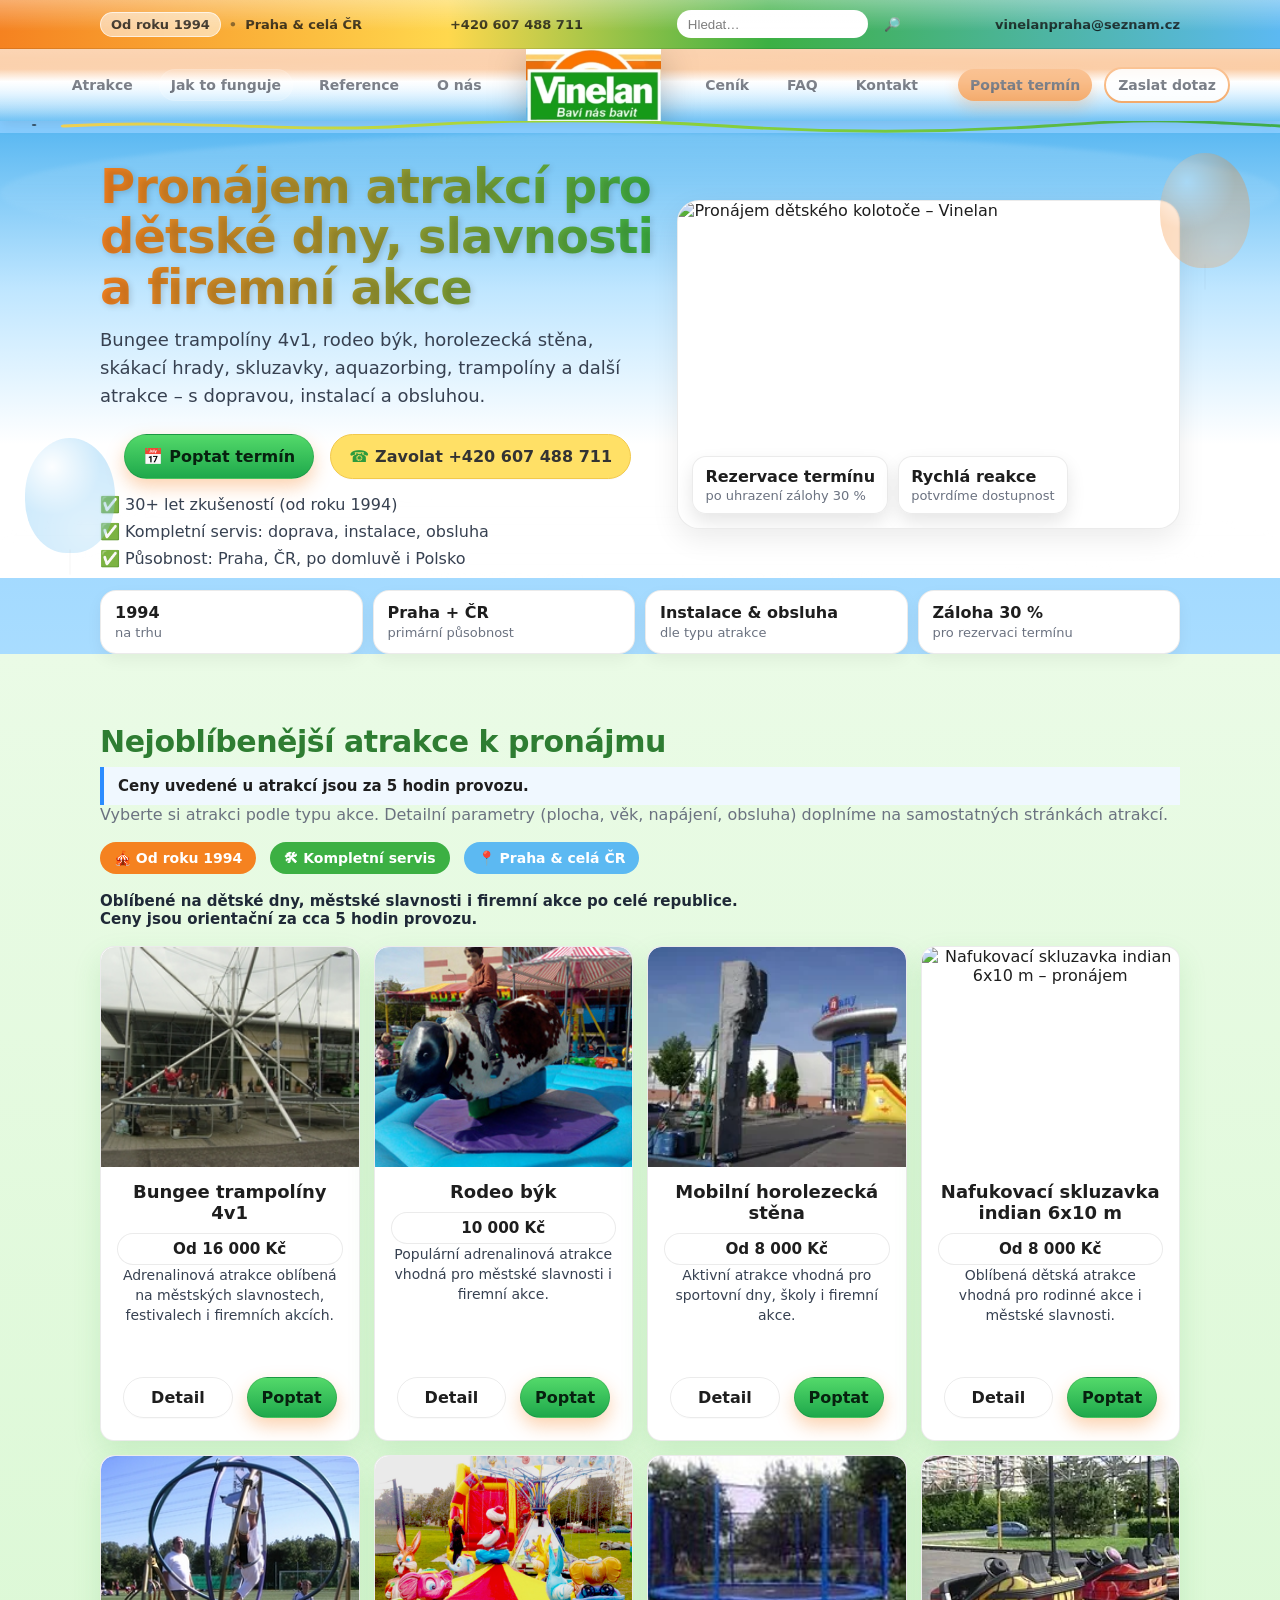
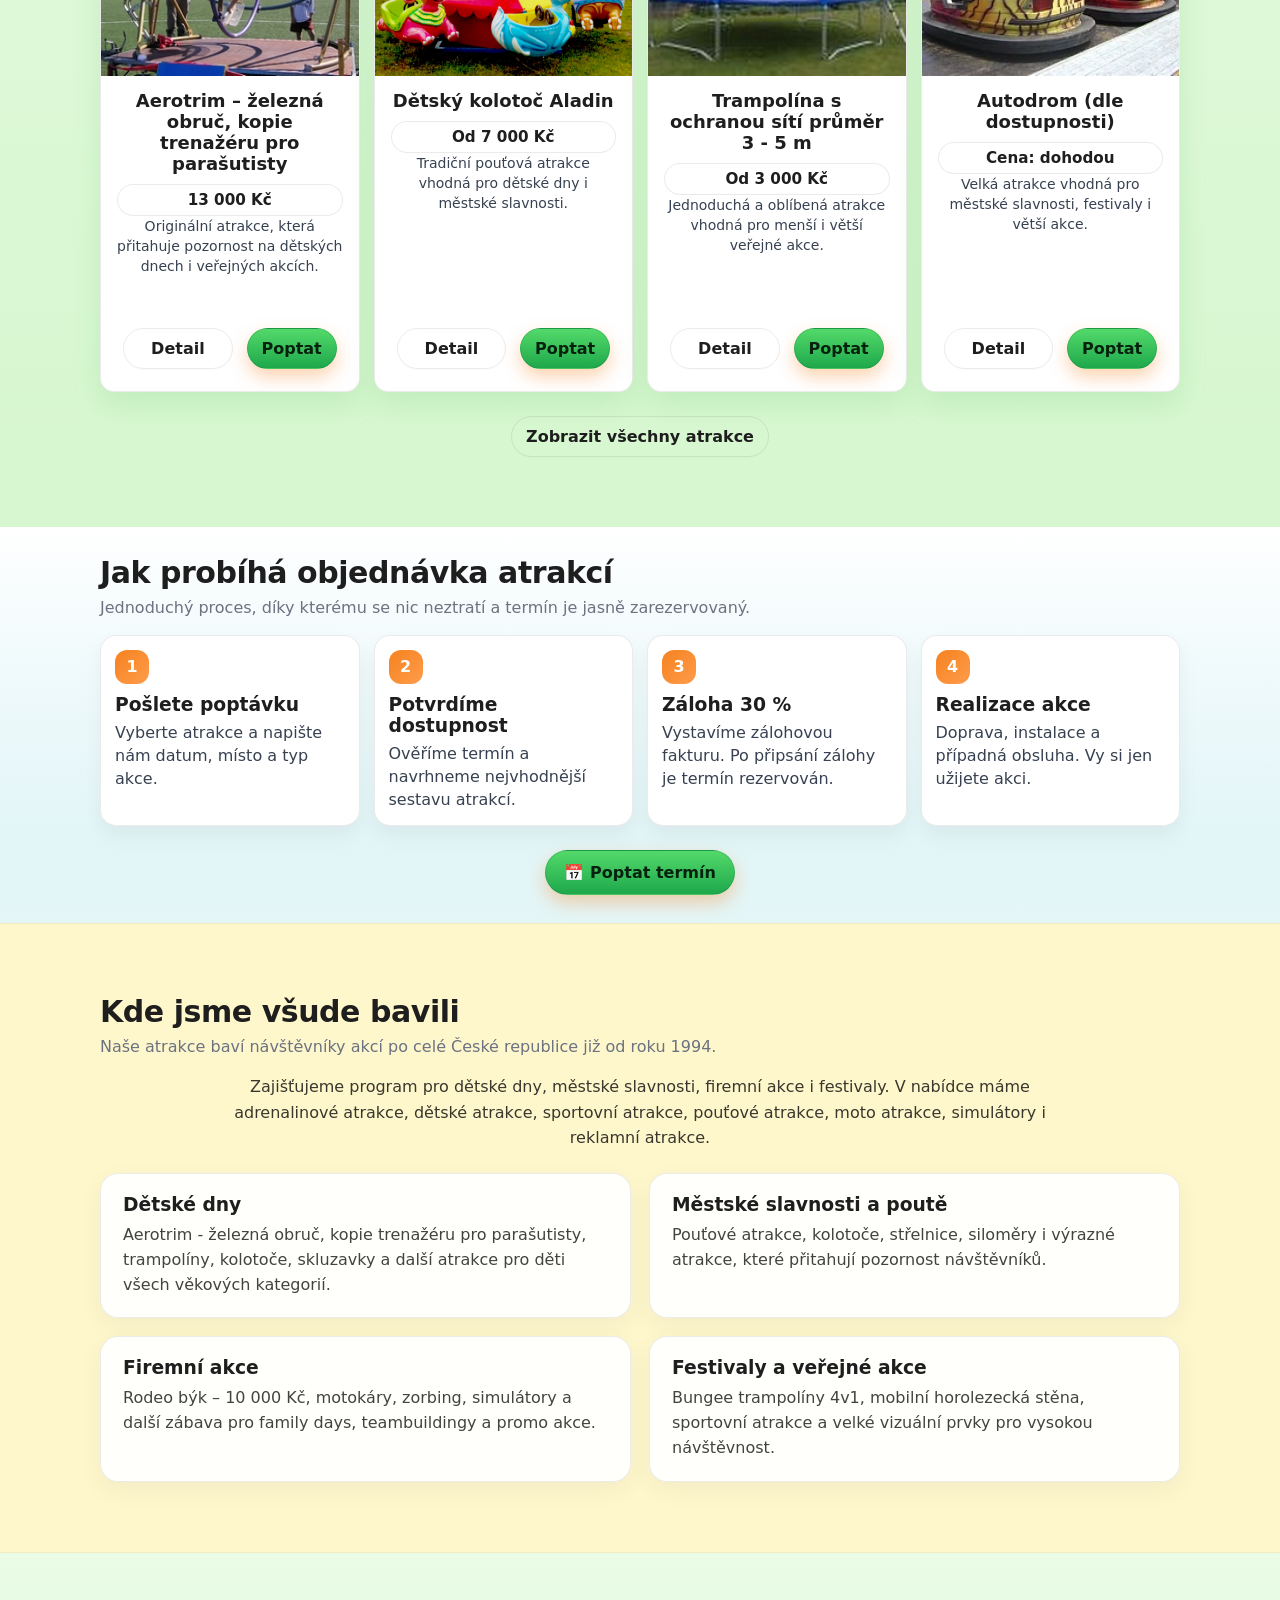
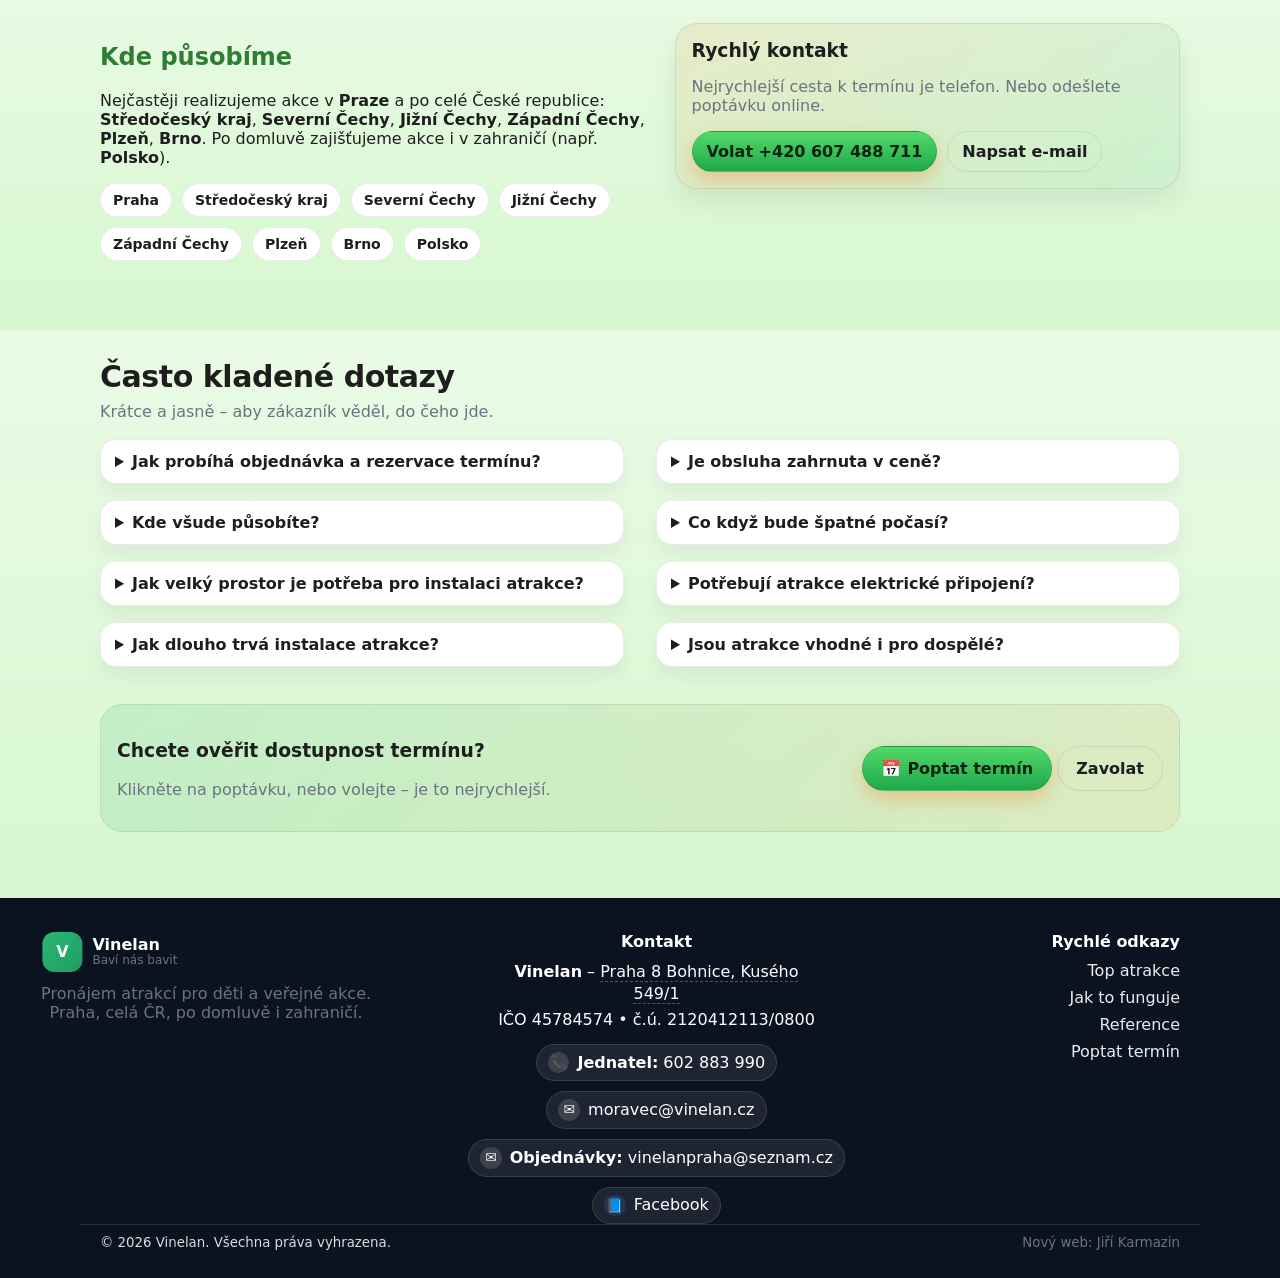
==== index.html @ 8ab45b22 "The first update" ====
<!doctype html>
<html lang="cs">
<head>
  <meta charset="utf-8" />
  <meta name="viewport" content="width=device-width, initial-scale=1" />

  <title>Pronájem atrakcí pro děti Praha a ČR | Vinelan</title>
  <meta name="description" content="Pronájem atrakcí pro děti: bungee trampolíny, rodeo býk, horolezecká stěna, skákací hrady, skluzavky a další. Praha, ČR i zahraničí. Poptat termín online." />

  <meta name="robots" content="index,follow" />
  <link rel="canonical" href="https://www.vinelan.cz/" />

  <meta property="og:type" content="website" />
  <meta property="og:title" content="Pronájem atrakcí pro děti Praha a ČR | Vinelan" />
  <meta property="og:description" content="Atrakce s instalací a obsluhou. Poptat termín online." />
  <meta property="og:url" content="https://www.vinelan.cz/" />
  <meta property="og:image" content="https://www.vinelan.cz/assets/img/kolotoc.webp" />

  <link rel="preload" href="assets/css/styles.css" as="style" />
  <link rel="stylesheet" href="assets/css/styles.css" />

  <script type="application/ld+json">
  {
    "@context": "https://schema.org",
    "@type": "LocalBusiness",
    "name": "Vinelan",
    "url": "https://www.vinelan.cz/",
    "telephone": "+420607488711",
    "email": "vinelanpraha@seznam.cz",
    "areaServed": ["Praha", "Středočeský kraj", "Severní Čechy", "Jižní Čechy", "Západní Čechy", "Plzeň", "Brno", "Polsko"]
  }
  </script>

  <script type="application/ld+json">
  {
    "@context":"https://schema.org",
    "@type":"FAQPage",
    "mainEntity":[
      {
        "@type":"Question",
        "name":"Jak probíhá objednávka a rezervace termínu?",
        "acceptedAnswer":{"@type":"Answer","text":"Vyberete atrakce a odešlete poptávku. Potvrdíme dostupnost termínu a vystavíme zálohovou fakturu (30 %). Po připsání zálohy je termín rezervován."}
      },
      {
        "@type":"Question",
        "name":"Je obsluha zahrnuta v ceně?",
        "acceptedAnswer":{"@type":"Answer","text":"Dle typu atrakce zajistíme obsluhu naším personálem. Konkrétní podmínky upřesníme v nabídce."}
      },
      {
        "@type":"Question",
        "name":"Kde Vinelan působí?",
        "acceptedAnswer":{"@type":"Answer","text":"Primárně Praha a Česká republika (Středočeský, Severní, Jižní i Západní Čechy, Plzeň, Brno). Po domluvě i zahraničí (např. Polsko)."}
      }
    ]
  }
  </script>
</head>

<body>
<div class="topbar" role="region" aria-label="Rychlé kontakty">
  <div class="container topbar__inner">
    
<div class="topbar__left">
  <div class="topbar__info">
    <span class="badge">Od roku 1994</span>
    <span class="sep">•</span>
    <span>Praha &amp; celá ČR</span>
  </div>

  <div class="topbar__phone">
    <a href="tel:+420607488711">+420 607 488 711</a>
  </div>

  
<div class="topbar__search">
<form onsubmit="siteSearch(event)">
<input id="siteSearchInput" type="text" placeholder="Hledat…" />
<button type="submit">🔎</button>
</form>
</div>

<div class="topbar__email">
    <a href="mailto:vinelanpraha@seznam.cz">vinelanpraha@seznam.cz</a>
  </div>
</div>
</div>
</div>

<header class="header">
    <div class="container header__inner">
<nav class="nav nav--left" aria-label="Hlavní navigace (levá)">
        <a class="nav__link" href="./atrakce.html">Atrakce</a>
        <a class="nav__link" href="#jaktofunguje">Jak to funguje</a>  
        <a class="nav__link" href="#reference">Reference</a>
        <a class="nav__link" href="./o-nas.html">O&nbsp;nás</a>
        
        
      </nav>

      <a class="logo" href="./index.html"><img src="assets/img/logo-vinelan.webp" alt="Vinelan – Baví nás bavit" width="463" height="205" loading="eager" decoding="async"></a>

      <nav class="nav nav--right" aria-label="Hlavní navigace (pravá)">
        <a class="nav__link" href="cenik.html">Ceník</a>
        <a class="nav__link" href="#faq">FAQ</a>
        <a class="nav__link" href="#kontakt">Kontakt</a>
          <div class="header-cta">
            <a href="./poptavka.html" class="btn-primary">Poptat termín</a>
            <a href="mailto:vinelanpraha@seznam.cz" class="btn-outline">Zaslat dotaz</a>
          </div>
        </nav>

      <button class="burger" aria-label="Otevřít menu" aria-expanded="false">
        <span></span><span></span><span></span>
      </button>
    </div>

    <div class="mobile-nav" id="mobileNav">
      <a class="nav__link" href="./atrakce.html">Atrakce</a>
      <a class="nav__link" href="#jaktofunguje">Jak to funguje</a>
      <a class="nav__link" href="#reference">Reference</a>
      <a class="nav__link" href="cenik.html">Ceník</a>
      <a class="nav__link" href="#faq">FAQ</a>
      <div class="mobile-nav__cta">
        <a class="btn btn--ghost" href="tel:+420607488711">Zavolat</a>
        <a class="btn btn--primary" href="./poptavka.html">Poptat termín</a>
      </div>
    </div>
</div>
</header>

<div class="dragon-divider" aria-hidden="true">
  <svg viewBox="0 0 1200 30" preserveAspectRatio="none">
    <defs>
      <linearGradient id="dragonRainbow" x1="0%" y1="0%" x2="100%" y2="0%">
        <stop offset="0%" stop-color="#FFD84D"/>
        <stop offset="40%" stop-color="#A6E22E"/>
        <stop offset="100%" stop-color="#3CB043"/>
      </linearGradient>
    </defs>

    <!-- výraznější hlavička -->
    <path class="dragon-head"
          d="M35 15
             C15 5, 10 0, 30 4
             C50 8, 55 15, 48 18
             C55 22, 50 28, 30 26
             C10 24, 15 18, 35 15 Z"
          fill="url(#dragonRainbow)"/>

    <circle cx="32" cy="13" r="2.2" fill="rgba(0,0,0,.6)"/>

    <!-- tělo -->
    <path d="M60 15
             C 180 0, 280 30, 380 15
             S 580 0, 680 15
             S 880 30, 980 15
             S 1080 0, 1200 15"
          stroke="url(#dragonRainbow)" />
  </svg>
</div>


  <main>
    <section class="hero">
      <div class="balloon balloon--orange" aria-hidden="true"></div>
      <div class="balloon balloon--blue" aria-hidden="true"></div>
      <div class="container hero__inner">
        <div class="hero__copy">
          <h1>Pronájem atrakcí pro dětské dny, slavnosti a firemní akce</h1>
          <p class="lead">
            Bungee trampolíny 4v1, rodeo býk, horolezecká stěna, skákací hrady, skluzavky,
            aquazorbing, trampolíny a další atrakce – s dopravou, instalací a obsluhou.
          </p>

          <div class="hero__cta">
            <a class="btn btn--primary btn--lg" href="./poptavka.html"><span class="icon-calendar">📅</span> Poptat termín</a>
            <a class="btn btn--call btn--lg" href="tel:+420607488711"><span class="icon-phone">☎</span> Zavolat +420 607 488 711</a>
          </div>

          <ul class="checks" aria-label="Hlavní benefity">
            <li>✅ 30+ let zkušeností (od roku 1994)</li>
            <li>✅ Kompletní servis: doprava, instalace, obsluha</li>
            <li>✅ Působnost: Praha, ČR, po domluvě i Polsko</li>
          </ul>
        </div>

        <div class="hero__media" aria-label="Ukázka atrakcí">
          <img
            src="assets/img/skluzavka.webp"
            alt="Pronájem dětského kolotoče – Vinelan"
            width="980"
            height="640"
            loading="eager"
            decoding="async"
          />
          <div class="hero__cards">
            <div class="mini-card">
              <strong>Rezervace termínu</strong>
              <span>po uhrazení zálohy 30 %</span>
            </div>
            <div class="mini-card">
              <strong>Rychlá reakce</strong>
              <span>potvrdíme dostupnost</span>
            </div>
          </div>
        </div>
      </div>
    </section>
<section class="strip">
      <div class="container strip__inner">
        <div class="stat"><strong>1994</strong><span>na trhu</span></div>
        <div class="stat"><strong>Praha + ČR</strong><span>primární působnost</span></div>
        <div class="stat"><strong>Instalace & obsluha</strong><span>dle typu atrakce</span></div>
        <div class="stat"><strong>Záloha 30 %</strong><span>pro rezervaci termínu</span></div>
      </div>
    </section>

    <section class="section" id="atrakce">
      <div class="container">
        <div class="section__head">
          <h2>Nejoblíbenější atrakce k pronájmu</h2>
          <p class="top-price-note"><strong>Ceny uvedené u atrakcí jsou za 5 hodin provozu.</strong></p>
          <p class="muted">
            Vyberte si atrakci podle typu akce. Detailní parametry (plocha, věk, napájení, obsluha)
            doplníme na samostatných stránkách atrakcí.
          </p>
<div class="hero-tags">
  <span class="hero-tag orange">🎪 Od roku 1994</span>
  <span class="hero-tag green">🛠 Kompletní servis</span>
  <span class="hero-tag blue">📍 Praha & celá ČR</span>
</div>
<div class="hero-social-proof">
  Oblíbené na dětské dny, městské slavnosti i firemní akce po celé republice.<br><strong>Ceny jsou orientační za cca 5 hodin provozu.</strong>
</div>
</div>

        <div class="grid">
          <article class="card">
            <img src="assets/img/bungee-trampolina.jpg" alt="Bungee trampolíny 4v1 – pronájem" width="820" height="520" loading="lazy" decoding="async" />
            <div class="card__body">
              <h3>Bungee trampolíny 4v1</h3>
              <div class="price-tag price-tag--top">Od 16 000 Kč</div>
              <p>Adrenalinová atrakce oblíbená na městských slavnostech, festivalech i firemních akcích.</p>
              <div class="card__actions">
                <a class="btn btn--ghost" href="./atrakce.html#bungee">Detail</a>
                <a class="btn btn--primary" href="./poptavka.html">Poptat</a>
              </div>
            </div>
          </article>

          <article class="card">
            <img src="assets/img/rodeo-byk.jpg" alt="Rodeo býk – pronájem" width="820" height="520" loading="lazy" decoding="async" />
            <div class="card__body">
              <h3>Rodeo býk</h3>
              <div class="price-tag price-tag--top">10 000 Kč</div>
              <p>Populární adrenalinová atrakce vhodná pro městské slavnosti i firemní akce.</p>
              <div class="card__actions">
                <a class="btn btn--ghost" href="./atrakce.html#rodeo">Detail</a>
                <a class="btn btn--primary" href="./poptavka.html">Poptat</a>
              </div>
            </div>
          </article>

          <article class="card">
            <img src="assets/img/horolezecka-stena.webp" alt="Mobilní horolezecká stěna – pronájem" width="820" height="520" loading="lazy" decoding="async" />
            <div class="card__body">
              <h3>Mobilní horolezecká stěna</h3>
              <div class="price-tag price-tag--top">Od 8 000 Kč</div>
              <p>Aktivní atrakce vhodná pro sportovní dny, školy i firemní akce.</p>
              <div class="card__actions">
                <a class="btn btn--ghost" href="./atrakce.html#stena">Detail</a>
                <a class="btn btn--primary" href="./poptavka.html">Poptat</a>
              </div>
            </div>
          </article>

          <article class="card">
            <img src="assets/img/skluzavka.webp" alt="Nafukovací skluzavka indian 6x10 m – pronájem" width="820" height="520" loading="lazy" decoding="async" />
            <div class="card__body">
              <h3>Nafukovací skluzavka indian 6x10 m</h3>
              <div class="price-tag price-tag--top">Od 8 000 Kč</div>
              <p>Oblíbená dětská atrakce vhodná pro rodinné akce i městské slavnosti.</p>
              <div class="card__actions">
                <a class="btn btn--ghost" href="./atrakce.html#skluzavka">Detail</a>
                <a class="btn btn--primary" href="./poptavka.html">Poptat</a>
              </div>
            </div>
          </article>

          <article class="card">
            <img src="assets/img/aerotrim.jpg" alt="Aerotrim – železná obruč, kopie trenažéru pro parašutisty" width="820" height="520" loading="lazy" decoding="async" />
            <div class="card__body">
              <h3>Aerotrim – železná obruč, kopie trenažéru pro parašutisty</h3>
              <div class="price-tag price-tag--top">13 000 Kč</div>
              <p>Originální atrakce, která přitahuje pozornost na dětských dnech i veřejných akcích.</p>
              <div class="card__actions">
                <a class="btn btn--ghost" href="./atrakce.html">Detail</a>
                <a class="btn btn--primary" href="./poptavka.html">Poptat</a>
              </div>
            </div>
          </article>

          <article class="card">
            <img src="assets/img/kolotoc-top.jpg" alt="Dětský kolotoč Aladin – pronájem atrakce Vinelan" width="820" height="520" loading="lazy" decoding="async" />
            <div class="card__body">
              <h3>Dětský kolotoč Aladin</h3>
              <div class="price-tag price-tag--top">Od 7 000 Kč</div>
              <p>Tradiční pouťová atrakce vhodná pro dětské dny i městské slavnosti.</p>
              <div class="card__actions">
                <a class="btn btn--ghost" href="./atrakce.html">Detail</a>
                <a class="btn btn--primary" href="./poptavka.html">Poptat</a>
              </div>
            </div>
          </article>

          <article class="card">
            <img src="assets/img/trampolina.jpg" alt="Trampolína s ochranou sítí průměr 3 - 5 m – pronájem" width="820" height="520" loading="lazy" decoding="async" />
            <div class="card__body">
              <h3>Trampolína s ochranou sítí průměr 3 - 5 m</h3>
              <div class="price-tag price-tag--top">Od 3 000 Kč</div>
              <p>Jednoduchá a oblíbená atrakce vhodná pro menší i větší veřejné akce.</p>
              <div class="card__actions">
                <a class="btn btn--ghost" href="./atrakce.html#trampoliny">Detail</a>
                <a class="btn btn--primary" href="./poptavka.html">Poptat</a>
              </div>
            </div>
          </article>

          <article class="card">
            <img src="assets/img/autodrom.webp" alt="Autodrom – pronájem (dle dostupnosti)" width="820" height="520" loading="lazy" decoding="async" />
            <div class="card__body">
              <h3>Autodrom (dle dostupnosti)</h3>
              <div class="price-tag price-tag--top">Cena: dohodou</div>
              <p>Velká atrakce vhodná pro městské slavnosti, festivaly i větší akce.</p>
              <div class="card__actions">
                <a class="btn btn--ghost" href="./atrakce.html#autodrom">Detail</a>
                <a class="btn btn--primary" href="./poptavka.html">Poptat</a>
              </div>
            </div>
          </article>
        </div>

        <div class="center mt-24">
          <a class="btn btn--ghost" href="./atrakce.html">Zobrazit všechny atrakce</a>
        </div>
      </div>
    </section>

    <section class="section section--soft" id="jaktofunguje">
      <div class="container">
        <div class="section__head">
          <h2>Jak probíhá objednávka atrakcí</h2>
          <p class="muted">Jednoduchý proces, díky kterému se nic neztratí a termín je jasně zarezervovaný.</p>
        </div>

        <div class="steps">
          <div class="step"><div class="step__num">1</div><h3>Pošlete poptávku</h3><p>Vyberte atrakce a napište nám datum, místo a typ akce.</p></div>
          <div class="step"><div class="step__num">2</div><h3>Potvrdíme dostupnost</h3><p>Ověříme termín a navrhneme nejvhodnější sestavu atrakcí.</p></div>
          <div class="step"><div class="step__num">3</div><h3>Záloha 30 %</h3><p>Vystavíme zálohovou fakturu. Po připsání zálohy je termín rezervován.</p></div>
          <div class="step"><div class="step__num">4</div><h3>Realizace akce</h3><p>Doprava, instalace a případná obsluha. Vy si jen užijete akci.</p></div>
        </div>

        <div class="center mt-24">
          <a class="btn btn--primary btn--lg" href="./poptavka.html"><span class="icon-calendar">📅</span> Poptat termín</a>
        </div>
      </div>
    </section>

    
<section class="section section--soft" id="reference">
  <div class="container">
    <div class="section__head">
      <h2>Kde jsme všude bavili</h2>
      <p class="muted">Naše atrakce baví návštěvníky akcí po celé České republice již od roku 1994.</p>
    </div>

    <div class="reference-intro">
      <p>
        Zajišťujeme program pro dětské dny, městské slavnosti, firemní akce i festivaly. 
        V nabídce máme adrenalinové atrakce, dětské atrakce, sportovní atrakce, pouťové atrakce, 
        moto atrakce, simulátory i reklamní atrakce.
      </p>
    </div>

    <div class="reference-grid">
      <article class="reference-card">
        <h3>Dětské dny</h3>
        <p>Aerotrim - železná obruč, kopie trenažéru pro parašutisty, trampolíny, kolotoče, skluzavky a další atrakce pro děti všech věkových kategorií.</p>
      </article>

      <article class="reference-card">
        <h3>Městské slavnosti a poutě</h3>
        <p>Pouťové atrakce, kolotoče, střelnice, siloměry i výrazné atrakce, které přitahují pozornost návštěvníků.</p>
      </article>

      <article class="reference-card">
        <h3>Firemní akce</h3>
        <p>Rodeo býk – 10 000 Kč, motokáry, zorbing, simulátory a další zábava pro family days, teambuildingy a promo akce.</p>
      </article>

      <article class="reference-card">
        <h3>Festivaly a veřejné akce</h3>
        <p>Bungee trampolíny 4v1, mobilní horolezecká stěna, sportovní atrakce a velké vizuální prvky pro vysokou návštěvnost.</p>
      </article>
    </div>
  </div>
</section>

<section class="section" id="pusobnost">
      <div class="container">
        <div class="two-col">
          <div>
            <h2>Kde působíme</h2>
            <p>
              Nejčastěji realizujeme akce v <strong>Praze</strong> a po celé České republice:
              <strong>Středočeský kraj</strong>, <strong>Severní Čechy</strong>, <strong>Jižní Čechy</strong>,
              <strong>Západní Čechy</strong>, <strong>Plzeň</strong>, <strong>Brno</strong>.
              Po domluvě zajišťujeme akce i v zahraničí (např. <strong>Polsko</strong>).
            </p>

            <div class="pill-row" aria-label="Regiony">
              <a class="pill" href="./lokality.html#praha">Praha</a>
              <a class="pill" href="./lokality.html#stredocesky">Středočeský kraj</a>
              <a class="pill" href="./lokality.html#severni">Severní Čechy</a>
              <a class="pill" href="./lokality.html#jizni">Jižní Čechy</a>
              <a class="pill" href="./lokality.html#zapadni">Západní Čechy</a>
              <a class="pill" href="./lokality.html#plzen">Plzeň</a>
              <a class="pill" href="./lokality.html#brno">Brno</a>
              <a class="pill" href="./lokality.html#polsko">Polsko</a>
            </div>
          </div>

          <div class="callout">
            <h3>Rychlý kontakt</h3>
            <p class="muted">Nejrychlejší cesta k termínu je telefon. Nebo odešlete poptávku online.</p>
            <div class="callout__links">
              <a class="btn btn--primary" href="tel:+420607488711">Volat +420 607 488 711</a>
              <a class="btn btn--ghost" href="mailto:vinelanpraha@seznam.cz">Napsat e-mail</a>
            </div>
          </div>
        </div>
      </div>
    </section>

    

    <section class="section" id="faq">
      <div class="container">
        <div class="section__head">
          <h2>Často kladené dotazy</h2>
          <p class="muted">Krátce a jasně – aby zákazník věděl, do čeho jde.</p>
        </div>

        <div class="faq">
          <details><summary>Jak probíhá objednávka a rezervace termínu?</summary><p>Odešlete poptávku (datum, místo, atrakce). Potvrdíme dostupnost a vystavíme zálohovou fakturu (30 %). Po připsání zálohy je termín rezervován.</p></details>
          <details><summary>Je obsluha zahrnuta v ceně?</summary><p>Dle typu atrakce zajišťujeme obsluhu naším personálem. Konkrétní podmínky a rozsah služeb upřesníme v nabídce.</p></details>
          <details><summary>Kde všude působíte?</summary><p>Více než 30 let zkušeností • Praha a celá ČR • doprava a obsluha zajištěna</p></details>
          <details><summary>Co když bude špatné počasí?</summary><p>Řešíme individuálně podle typu akce a atrakce. Vždy se snažíme najít férové řešení.</p></details>
        
          <details><summary>Jak velký prostor je potřeba pro instalaci atrakce?</summary><p>Velikost prostoru závisí na typu atrakce. Například skákací hrady potřebují plochu přibližně 5 × 5 metrů, větší atrakce jako bungee trampolíny nebo mobilní horolezecká stěna vyžadují více prostoru. Před instalací vždy ověřujeme dostupné místo a doporučíme vhodné řešení.</p></details>

          <details><summary>Potřebují atrakce elektrické připojení?</summary><p>Ano, některé atrakce vyžadují připojení k elektrické síti 230 V. Pokud na místě není elektřina k dispozici, můžeme po domluvě zajistit také elektrocentrálu.</p></details>

          <details><summary>Jak dlouho trvá instalace atrakce?</summary><p>Instalace většiny atrakcí trvá přibližně 30 až 60 minut. Větší atrakce mohou vyžadovat delší čas. Instalaci i následnou demontáž vždy zajišťuje náš personál.</p></details>

          <details><summary>Jsou atrakce vhodné i pro dospělé?</summary><p>Ano. V naší nabídce jsou atrakce jak pro děti, tak pro dospělé. Například rodeo býk, zorbing, motokáry nebo různé sportovní atrakce jsou velmi oblíbené i na firemních akcích a festivalech.</p></details>

        </div>

        <div class="cta-band">
          <div>
            <h3>Chcete ověřit dostupnost termínu?</h3>
            <p class="muted">Klikněte na poptávku, nebo volejte – je to nejrychlejší.</p>
          </div>
          <div class="cta-band__actions">
            <a class="btn btn--primary btn--lg" href="./poptavka.html"><span class="icon-calendar">📅</span> Poptat termín</a>
            <a class="btn btn--ghost btn--lg" href="tel:+420607488711">Zavolat</a>
          </div>
        </div>
      </div>
    </section>
  </main>

  <footer class="footer" id="kontakt">
    <div class="container footer__inner">
      <div class="footer__col footer__col--brand">
        <div class="logo logo--footer">
          <span class="logo__mark">V</span>
          <span class="logo__text">
            <strong>Vinelan</strong>
            <span>Baví nás bavit</span>
          </span>
        </div>
        <p class="muted mt-12">Pronájem atrakcí pro děti a veřejné akce. Praha, celá ČR, po domluvě i zahraničí.</p>
      </div>

      <div class="footer__col footer__col--contact">
        <h4>Kontakt</h4>
        


<div class="footer-contact-text compact footer-contact-pro">
  <p class="footer-address-line">
    <strong>Vinelan</strong> – 
    <a href="https://maps.google.com/?q=Kus%C3%A9ho%20549%2F1%2C%20181%2000%20Praha%208%20Bohnice" target="_blank" rel="noopener">
      Praha 8 Bohnice, Kusého 549/1
    </a>
  </p>
  <p class="footer-meta-line">IČO 45784574 • č.ú. 2120412113/0800</p>

  

<div class="footer-contact-actions">

<a class="footer-pill" href="tel:+420602883990">
<span class="footer-pill__icon">📞</span>
<span><strong>Jednatel:</strong> 602 883 990</span>
</a>

<a class="footer-pill" href="mailto:moravec@vinelan.cz">
<span class="footer-pill__icon">✉</span>
<span>moravec@vinelan.cz</span>
</a>

<a class="footer-pill" href="mailto:vinelanpraha@seznam.cz">
<span class="footer-pill__icon">✉</span>
<span><strong>Objednávky:</strong> vinelanpraha@seznam.cz</span>
</a>

<a class="footer-pill footer-pill--facebook" href="https://www.facebook.com/AtrakceVinelan" target="_blank">
<span class="footer-pill__icon">📘</span>
<span>Facebook</span>
</a>

</div>


</div>



      </div>

      <div class="footer__col footer__col--links">
        <h4>Rychlé odkazy</h4>
        <ul class="footer__list">
          <li><a href="#atrakce">Top atrakce</a></li>
          <li><a class="nav__link" href="#jaktofunguje">Jak to funguje</a></li>
          <li><a class="nav__link" href="#reference">Reference</a></li>
          <li><a href="./poptavka.html">Poptat termín</a></li>
        </ul>
      </div>
    </div>

    <div class="container footer__bottom">
      <small>© <span id="year"></span> Vinelan. Všechna práva vyhrazena.</small>
      <small class="muted">Nový web: Jiří Karmazin</small>
    </div>
  </footer>

  <div class="stickybar" aria-label="Rychlé akce">
    <a class="stickybar__item" href="tel:+420607488711">📞 Zavolat</a>
    <a class="stickybar__item stickybar__item--primary" href="./poptavka.html">🟢 Poptat</a>
  </div>

  <script src="assets/js/main.js" defer></script>
</body>
</html>
---- assets/css/styles.css ----
:root{
  --bg:#F7F9FB;
  --text:#1E1E1E;
  --muted:#6B7280;
  --card:#ffffff;
  --border:rgba(0,0,0,.08);
  --green:#2BB673;
  --orange:#F58220;
  --orange-dark:#FFA733;
  --dark:#111827;
  --shadow: 0 10px 28px rgba(0,0,0,.08);
  --shadow2: 0 8px 18px rgba(0,0,0,.10);
  --radius: 16px;
  --radius2: 22px;
  --container: 1120px;
}
*{box-sizing:border-box}
html,body{margin:0;padding:0}
body{
  font-family: system-ui, -apple-system, Segoe UI, Roboto, Arial, sans-serif;
  color:var(--text);
  background: linear-gradient(180deg, #7EC8FF 0%, #CFEFFF 28%, #FFFFFF 70%, var(--bg) 100%);
}
a{color:inherit;text-decoration:none}
img{display:block;max-width:100%;height:auto}
.container{width:min(var(--container), calc(100% - 32px));margin:0 auto;}
.muted{color:var(--muted)}
.center{text-align:center}
.mt-12{margin-top:12px}
.mt-24{margin-top:24px}
.topbar{background:#F7941D;color:#fff;font-size:14px}
.topbar__inner{display:flex;align-items:center;justify-content:space-between;gap:12px;padding:10px 0}
.topbar__left{
  display:flex;
  justify-content:space-between;
  align-items:center;
  width:100%;
  font-weight:500;
}
.topbar__right{display:flex;align-items:center;gap:14px;flex-wrap:wrap}
.topbar__link{opacity:.95}
.topbar__link:hover{opacity:1;text-decoration:underline}
.badge{background:rgba(255,255,255,.12);border:1px solid rgba(255,255,255,.18);padding:4px 10px;border-radius:999px}

.header__inner{display:flex;align-items:center;justify-content:space-between;gap:16px;padding:14px 0}
.logo{display:flex;align-items:center;gap:10px}
.logo__mark{width:40px;height:40px;border-radius:12px;background:linear-gradient(135deg,var(--green), #1f9d62);color:#fff;font-weight:800;display:flex;align-items:center;justify-content:center}
.logo__text span{display:block;font-size:12px;color:var(--muted);line-height:1.1}
.nav{display:flex;gap:16px;align-items:center}
.nav a{color:#111827;font-weight:600;font-size:14px;opacity:.9}
.nav a:hover{opacity:1;text-decoration:underline}
.header__cta{display:flex;gap:10px;align-items:center}
.btn{display:inline-flex;align-items:center;justify-content:center;border-radius:999px;padding:10px 14px;font-weight:700;border:1px solid var(--border);background:#fff;box-shadow: 0 1px 0 rgba(0,0,0,.02)}
.btn--lg{padding:12px 18px;font-size:16px}
.btn--primary{background:#F58220;color:#fff;border:none;box-shadow:0 8px 18px rgba(245,130,32,.35);}
.btn--primary:hover{filter:brightness(.98)}
.btn--ghost{background:transparent}
.btn--ghost:hover{background:rgba(0,0,0,.04)}
.burger{display:none;width:44px;height:44px;border-radius:14px;border:1px solid var(--border);background:#fff}
.burger span{display:block;height:2px;background:#111827;margin:6px 10px;border-radius:2px}
.mobile-nav{display:none;border-top:1px solid var(--border);background:#fff;padding:10px 0 16px}
.mobile-nav a{display:block;padding:10px 0;font-weight:700}
.mobile-nav__cta{display:flex;gap:10px;margin-top:10px}
.hero{padding:28px 0 10px}
.hero__inner{position:relative;z-index:2;display:grid;grid-template-columns: 1.05fr .95fr;gap:22px;align-items:center}
.hero__copy h1{
  font-size:48px;
  line-height:1.05;
  margin:0 0 14px;
  letter-spacing:-.02em;
  font-weight:900;
  background: linear-gradient(90deg, #F58220 0%, #3CB043 100%);
  -webkit-background-clip: text;
  -webkit-text-fill-color: transparent;
  text-shadow: 2px 2px 6px rgba(0,0,0,0.15);
}
.lead{font-size:18px;line-height:1.55;margin:0 0 18px;color:#374151}
.hero__cta{display:flex;gap:12px;flex-wrap:wrap;margin:18px 0 16px}
.checks{margin:0;padding:0;list-style:none;display:grid;gap:8px;color:#374151}
.hero__media{z-index:2;position:relative;border-radius: var(--radius2);overflow:hidden;box-shadow: var(--shadow);border:1px solid var(--border);background:#fff}
.hero__media img{width:100%;height:auto}
.hero__cards{position:absolute;left:14px;bottom:14px;display:flex;gap:10px;flex-wrap:wrap}
.mini-card{background:rgba(255,255,255,.92);border:1px solid rgba(0,0,0,.08);border-radius:14px;padding:10px 12px;box-shadow: var(--shadow2)}
.mini-card strong{display:block}
.mini-card span{display:block;color:var(--muted);font-size:13px;margin-top:2px}
.strip{padding:12px 0 0}
.strip__inner{display:grid;grid-template-columns: repeat(4, 1fr);gap:10px}
.stat{background:#fff;border:1px solid var(--border);border-radius:16px;padding:12px 14px;box-shadow: 0 6px 16px rgba(0,0,0,.05)}
.stat strong{display:block;font-size:16px}
.stat span{color:var(--muted);font-size:13px}
.section{padding:54px 0}
.section--soft{background:linear-gradient(180deg,#fff 0%, rgba(43,182,115,.06) 80%)}
.section__head{margin-bottom:18px}
.section__head h2{margin:0 0 8px;font-size:30px;letter-spacing:-.015em}
.section__head p{margin:0}
.grid{display:grid;grid-template-columns: repeat(4, 1fr);gap:14px}
.card{background:var(--card);border:1px solid var(--border);border-radius: var(--radius);overflow:hidden;box-shadow: 0 10px 22px rgba(0,0,0,.05);transition: transform .15s ease, box-shadow .15s ease}
.card:hover{transform: translateY(-2px); box-shadow: var(--shadow)}
.card img{aspect-ratio: 16/10; object-fit:cover}
.card__body{padding:12px 12px 14px}
.card__body h3{margin:0 0 6px;font-size:18px}
.card__body p{margin:0 0 10px;color:#374151;font-size:14px;line-height:1.45}
.card__actions{display:flex;gap:10px}
.steps{display:grid;grid-template-columns: repeat(4, 1fr);gap:14px}
.step{background:#fff;border:1px solid var(--border);border-radius: var(--radius);padding:14px;box-shadow: 0 10px 20px rgba(0,0,0,.05)}
.step__num{width:34px;height:34px;border-radius:12px;background:linear-gradient(135deg,var(--orange), #ff9c4b);color:#fff;font-weight:900;display:flex;align-items:center;justify-content:center;margin-bottom:10px}
.step h3{margin:0 0 6px}
.step p{margin:0;color:#374151;line-height:1.45}
.two-col{display:grid;grid-template-columns: 1.05fr .95fr;gap:16px;align-items:start}
.pill-row{display:flex;flex-wrap:wrap;gap:10px;margin-top:14px}
.pill{display:inline-flex;padding:8px 12px;border:1px solid var(--border);background:#fff;border-radius:999px;font-weight:700;font-size:14px}
.pill:hover{background:rgba(0,0,0,.04)}
.callout{background:linear-gradient(135deg, rgba(245,130,32,.12), rgba(43,182,115,.10));border:1px solid rgba(0,0,0,.08);border-radius: var(--radius2);padding:16px;box-shadow: 0 14px 28px rgba(0,0,0,.08)}
.callout h3{margin:0 0 6px}
.callout__links{display:flex;gap:10px;flex-wrap:wrap;margin-top:12px}
.gallery{display:grid;grid-template-columns: repeat(3, 1fr);gap:12px}
.gallery img{border-radius:16px;border:1px solid var(--border);box-shadow: 0 10px 22px rgba(0,0,0,.06);aspect-ratio: 16/10;object-fit:cover}
.faq{display:grid;gap:10px}
details{background:#fff;border:1px solid var(--border);border-radius:16px;padding:12px 14px;box-shadow: 0 10px 18px rgba(0,0,0,.05)}
summary{cursor:pointer;font-weight:800}
details p{margin:10px 0 0;color:#374151;line-height:1.5}
.cta-band{margin-top:22px;display:flex;align-items:center;justify-content:space-between;gap:12px;flex-wrap:wrap;background:linear-gradient(135deg, rgba(43,182,115,.14), rgba(245,130,32,.10));border:1px solid rgba(0,0,0,.08);border-radius: var(--radius2);padding:16px}
.footer{background:#0b1220;color:#fff;padding:34px 0 18px}
.footer__inner{display:grid;grid-template-columns: 1.2fr .9fr .9fr;gap:16px;align-items:start}
.logo--footer .logo__mark{background:linear-gradient(135deg,var(--green), #1f9d62)}
.footer h4{margin:0 0 10px}
.footer__list{list-style:none;margin:0;padding:0;display:grid;gap:8px}
.footer__list a{opacity:.92}
.footer__list a:hover{opacity:1;text-decoration:underline}
.footer__bottom{display:flex;justify-content:space-between;gap:10px;flex-wrap:wrap;border-top:1px solid rgba(255,255,255,.12);margin-top:18px;padding-top:14px;color:rgba(255,255,255,.85)}
.stickybar{display:none;position:fixed;left:12px;right:12px;bottom:12px;z-index:60;background:#fff;border:1px solid var(--border);border-radius:18px;box-shadow: var(--shadow);overflow:hidden}
.stickybar__item{flex:1;text-align:center;padding:12px 10px;font-weight:900;display:block}
.stickybar__item--primary{background:var(--green);color:#fff}
@media (max-width: 980px){
  .nav{display:none}
  .burger{display:inline-block}
  .header__cta{display:none}
  .hero__inner{grid-template-columns:1fr;gap:14px}
  .strip__inner{grid-template-columns:repeat(2,1fr)}
  .grid{grid-template-columns:repeat(2,1fr)}
  .steps{grid-template-columns:repeat(2,1fr)}
  .two-col{grid-template-columns:1fr}
  .gallery{grid-template-columns:repeat(2,1fr)}
  .footer__inner{grid-template-columns:1fr}
  .stickybar{display:flex}
}
@media (max-width: 520px){
  .hero__copy h1{
  font-size:48px;
  line-height:1.05;
  margin:0 0 14px;
  letter-spacing:-.02em;
  font-weight:900;
  background: linear-gradient(90deg, #F58220 0%, #3CB043 100%);
  -webkit-background-clip: text;
  -webkit-text-fill-color: transparent;
  text-shadow: 2px 2px 6px rgba(0,0,0,0.15);
}
  .grid{grid-template-columns:1fr}
  .steps{grid-template-columns:1fr}
  .gallery{grid-template-columns:1fr}
}


/* Header layout v2: centered logo like original */
.header__inner{
  display:grid;
  grid-template-columns: 1fr auto 1fr;
  align-items:center;
}
.nav{justify-content:center}
.header__cta{justify-content:flex-end}

.logo{
  justify-self:center;
}

@media (max-width: 980px){
  .header__inner{display:flex}
  .logo{justify-self:auto}
  .logo svg{height:46px}
}

.topbar .muted{color:rgba(255,255,255,.88)}


  .nav{display:none}
  .logo img{height:84px;width:auto;display:block;filter: drop-shadow(0 6px 10px rgba(0,0,0,.18));}
  .header__cta{display:none}
}


/* Nav styling to echo old site, but modern */
.nav a{
  padding:8px 10px;
  border-radius:999px;
}
.nav a:hover{
  background: rgba(245,130,32,.18);
  text-decoration:none;
}


/* Tri-color Vinelan header (logo centered, nav around) */
.header{
  position:sticky;
  top:0;
  z-index:50;
  position:sticky;
  background: linear-gradient(
    to bottom,
    #F58220 0%,
    #F58220 28%,
    #FFFFFF 45%,
    #BFE6FF 65%,
    #5CB9F2 100%
  );
  border-bottom: 4px solid #F58220;
  position:relative;
  overflow:hidden;
}

/* Top gloss */
.header::after{
  content:"";
  position:absolute;
  top:0;
  left:0;
  width:100%;
  height:120px;
  background: linear-gradient(
    to bottom,
    rgba(255,255,255,0.65) 0%,
    rgba(255,255,255,0.35) 35%,
    rgba(255,255,255,0.05) 70%,
    rgba(255,255,255,0) 100%
  );
  pointer-events:none;
}

/* Side reflections (left + right) */
.header::before{
  content:"";
  position:absolute;
  inset:0;
  background:
    radial-gradient(ellipse at 10% 45%, rgba(255,255,255,0.45) 0%, rgba(255,255,255,0.18) 35%, rgba(255,255,255,0) 65%),
    radial-gradient(ellipse at 90% 45%, rgba(255,255,255,0.35) 0%, rgba(255,255,255,0.12) 35%, rgba(255,255,255,0) 65%);
  transform: rotate(0deg);
  pointer-events:none;
}

.header__inner{
  display:grid;
  grid-template-columns: 1fr auto 1fr;
  align-items:center;
  gap:16px;
  padding:24px 0 30px 0;
}

/* nav left/right around the centered logo */
.nav{
  display:flex;
  gap:14px;
  align-items:center;
  flex-wrap:wrap;
}
.nav a{
  white-space:nowrap;
  padding:8px 12px;
  border-radius:999px;
  font-weight:900;
  color:#111827;
}
.nav a:hover{
  background: rgba(255,255,255,.55);
  text-decoration:none;
}

.nav--left{justify-content:flex-end}
.nav--right{justify-content:flex-start}

.logo{
  justify-self:center;
  position:relative;
  z-index:2; /* above overlays */
}
.logo img{
  height:128px;
  width:auto;
  display:block;
  transform: translateY(-18px); /* overlap into orange band */
  filter: drop-shadow(0 10px 18px rgba(0,0,0,.25));
}

.burger{justify-self:end; z-index:3}

/* Mobile */
@media (max-width: 980px){
  .header__inner{
    display:flex;
    justify-content:space-between;
    padding:16px 0 18px 0;
  }
  .nav{display:none}
  .logo img{
    height:76px;
    transform:none;
  }
}
  .logo img{
    height:72px;
    transform:none;
  }
}




/* === Precise inline right navigation + CTA === */

.header__inner{
  display:grid;
  grid-template-columns: 1fr auto 1fr;
  align-items:center;
}

.nav--right{
  display:flex !important;
  flex-direction:row !important;
  align-items:center !important;
  gap:16px;
  justify-content:flex-start;
  flex-wrap:nowrap !important;
}

.nav--right a{
  white-space:nowrap;
}

/* CTA inline in same flex row */
.header-cta{
  display:flex !important;
  flex-direction:row;
  align-items:center;
  gap:12px;
}

.header-cta a{
  white-space:nowrap;
}

.btn-primary{
  background:#F58220;
  color:#fff;
  padding:8px 16px;
  border-radius:999px;
  font-weight:900;
  box-shadow:0 6px 14px rgba(245,130,32,.35);
  text-decoration:none;
}

.btn-outline{
  background:#fff;
  color:#F58220;
  padding:8px 16px;
  border-radius:999px;
  font-weight:900;
  border:2px solid #F58220;
  text-decoration:none;
}

@media (max-width: 980px){
  .header-cta{display:none !important;}
}



/* === Header nav spread + balanced spacing + CTA emphasis === */

/* Make header inner a flex row spread across width */
.header__inner{
  display:flex !important;
  align-items:center !important;
  justify-content:space-between !important;
  gap:14px;
  padding:12px 0 16px 0;
}

/* Keep tri-color header look (if present) and ensure overlays don't block clicks */
.header::before, .header::after{pointer-events:none}

/* Left / right nav rows */
.nav--left, .nav--right{
  display:flex !important;
  flex-direction:row !important;
  align-items:center !important;
  gap:14px;
  flex-wrap:nowrap !important;
  min-width:0;
}

.nav--left{justify-content:flex-end}
.nav--right{justify-content:flex-start}

/* Center logo with a bit of breathing room */
.logo{margin:0 18px; flex:0 0 auto}

/* Put CTA inline to the right of right-nav links */
.header-cta{
  display:flex !important;
  align-items:center !important;
  gap:12px;
  margin-left:14px;
  flex:0 0 auto;
}

/* Prevent wrapping of items */
.nav a, .header-cta a{white-space:nowrap}

/* Button styles */
.btn-primary{
  background:#F58220;
  color:#fff;
  padding:9px 16px;
  border-radius:999px;
  font-weight:900;
  box-shadow:0 6px 16px rgba(245,130,32,.35);
  text-decoration:none;  transform-origin:center;
}
.btn-primary:hover{filter:brightness(.98)}

.btn-outline{
  background:#fff;
  color:#F58220;
  padding:9px 16px;
  border-radius:999px;
  font-weight:900;
  border:2px solid #F58220;
  text-decoration:none;
}
.btn-outline:hover{background:#F58220;color:#fff}

/* Subtle nav pill hover */
.nav a{
  padding:8px 12px;
  border-radius:999px;
  font-weight:900;
}
.nav a:hover{
  background: rgba(255,255,255,.55);
  text-decoration:none;
}

  50%{transform:scale(1.06); box-shadow:0 10px 24px rgba(245,130,32,.46);}
  100%{transform:scale(1); box-shadow:0 6px 16px rgba(245,130,32,.32);}
}

/* Mobile: hide desktop nav + CTA, rely on burger/mobile menu */
@media (max-width: 980px){
  .header__inner{display:flex !important; justify-content:space-between !important; padding:10px 0 12px 0;}
  .nav{display:none !important}
  .header-cta{display:none !important}
}


/* ===== Hero Confetti Decor ===== */
.hero{
  position:relative;
  overflow:hidden;
}

.hero::before,
.hero::after{
  content:"";
  position:absolute;
  width:300px;
  height:300px;
  border-radius:50%;
  filter:blur(2px);
  opacity:.28;
  z-index:0;
}

.hero::before{
  background:radial-gradient(circle, #F58220 0%, transparent 70%);
  top:-60px;
  left:-60px;
}

.hero::after{
  background:radial-gradient(circle, #3CB043 0%, transparent 70%);
  bottom:-80px;
  right:-60px;
}

/* ===== Hero Content above decor ===== */
.hero__copy{
  position:relative;
  z-index:2;
}

/* ===== Colorful Tag Pills ===== */
.hero-tags{
  display:flex;
  gap:14px;
  flex-wrap:wrap;
  margin-top:18px;
}

.hero-tag{
  padding:8px 14px;
  border-radius:999px;
  font-weight:800;
  font-size:14px;
  color:#fff;
}

.hero-tag.orange{background:#F58220;}
.hero-tag.green{background:#3CB043;}
.hero-tag.blue{background:#5CB9F2;}

/* ===== Social proof ===== */
.hero-social-proof{
  margin-top:18px;
  font-weight:600;
  color:#1f2937;
  font-size:15px;
}



/* ===== Extra cheerful hero: floating balloons + subtle confetti drift ===== */

.hero .balloon{
  position:absolute;
  width:90px;
  height:115px;
  border-radius: 50% 50% 46% 46%;
  opacity:.30;
  z-index:4;
  backdrop-filter: blur(1px);
  transform-origin:center;
  animation: floaty 6s ease-in-out infinite;
}

.hero .balloon::after{
  content:"";
  position:absolute;
  left:50%;
  bottom:-22px;
  width:2px;
  height:26px;
  background: rgba(0,0,0,.18);
  transform: translateX(-50%);
  border-radius:2px;
  opacity:.38;
}

.hero .balloon--orange{
  background:
    radial-gradient(circle at 30% 25%, rgba(255,255,255,.95) 0%, rgba(255,255,255,0) 45%),
    radial-gradient(circle at 70% 80%, rgba(255,255,255,.35) 0%, rgba(255,255,255,0) 65%),
    #F58220;
  top:20px;
  right:30px;
}

.hero .balloon--blue{
  background:
    radial-gradient(circle at 30% 25%, rgba(255,255,255,.95) 0%, rgba(255,255,255,0) 45%),
    radial-gradient(circle at 70% 80%, rgba(255,255,255,.35) 0%, rgba(255,255,255,0) 65%),
    #5CB9F2;
  bottom:25px;
  left:25px;
}

@keyframes floaty{
  0%{transform: translateY(0) rotate(-2deg);}
  50%{transform: translateY(-12px) rotate(2deg);}
  100%{transform: translateY(0) rotate(-2deg);}
}

/* Confetti blobs drift very subtly */
.hero::before{
  animation: drift1 10s ease-in-out infinite;
}
.hero::after{
  animation: drift2 12s ease-in-out infinite;
}

@keyframes drift1{
  0%{transform: translate(0,0);}
  50%{transform: translate(10px, 8px);}
  100%{transform: translate(0,0);}
}
@keyframes drift2{
  0%{transform: translate(0,0);}
  50%{transform: translate(-10px, -6px);}
  100%{transform: translate(0,0);}
}

/* CTA micro-bounce on hover (no pulse) */
.btn--primary:hover,
.btn-primary:hover{
  transform: translateY(-2px);
}


/* Ensure decor layering is visible */
.hero::before, .hero::after{z-index:0;}
.hero .container{position:relative; z-index:2;}


/* ===== Decorative thin dragon divider ===== */

.header{
  position:relative;
}

/* remove old bottom border if exists */
.header{
  border-bottom:none !important;
}

/* Dragon SVG divider */
.dragon-divider{
  position:relative;
  height:14px;
  margin-top:-2px;
  overflow:hidden;
}

.dragon-divider svg{
  display:block;
  width:100%;
  height:14px;
}

.dragon-divider path{
  stroke-width:6; /* 2x širší */
  fill:none;
  stroke-linecap:round;
  stroke-linejoin:round;
  opacity:.95;
}


/* Dragon "breathing" animation */
.dragon-divider svg{
  transform-origin:center;
  animation: dragonBreath 3.6s ease-in-out infinite;
}

@keyframes dragonBreath{
  0%{transform: translateY(0) scaleY(1); opacity:.92;}
  50%{transform: translateY(-0.6px) scaleY(1.06); opacity:1;}
  100%{transform: translateY(0) scaleY(1); opacity:.92;}
}


.dragon-divider svg{
  overflow:visible;
}

.dragon-divider .dragon-head{
  opacity:1;
}



/* ===== Event/pro topbar ribbon ===== */
.topbar{
  position:relative;
  z-index:60;
  background: linear-gradient(90deg, #F58220 0%, #FFD84D 35%, #3CB043 60%, #5CB9F2 100%);
  border-bottom: 1px solid rgba(0,0,0,.10);
}
.topbar::after{
  content:"";
  position:absolute;
  inset:0;
  background: linear-gradient(to bottom, rgba(255,255,255,.35) 0%, rgba(255,255,255,0) 65%);
  pointer-events:none;
}
.topbar__inner{
  display:flex;
  align-items:center;
  justify-content:space-between;
  gap:14px;
  padding:8px 0;
}
.topbar__left, .topbar__right{
  display:flex;
  align-items:center;
  gap:14px;
  flex-wrap:wrap;
}
.topbar a, .topbar span{
  color: rgba(0,0,0,.78);
  font-weight:800;
  font-size:13px;
  text-decoration:none;
}
.topbar a:hover{ text-decoration:underline; }
.topbar .sep{
  opacity:.6;
}
.topbar .badge{
  display:inline-flex;
  align-items:center;
  gap:8px;
  padding:4px 10px;
  border-radius:999px;
  background: rgba(255,255,255,.55);
  border: 1px solid rgba(255,255,255,.65);
  backdrop-filter: blur(6px);
}

/* Make header sit below topbar nicely */
.header{ z-index:55; }

@media (max-width: 980px){
  .topbar__inner{justify-content:center}
  .topbar__right{display:none}
}



/* ===== Upgraded Hero (blue → white gradient + gloss) ===== */

.hero{
  position:relative;
  background: linear-gradient(
    to bottom,
    #5CB9F2 0%,
    #BFE6FF 35%,
    #FFFFFF 70%
  );
}

/* subtle top gloss */
.hero::before{
  content:"";
  position:absolute;
  top:0;
  left:0;
  width:100%;
  height:120px;
  background: linear-gradient(
    to bottom,
    rgba(255,255,255,.55) 0%,
    rgba(255,255,255,.25) 40%,
    rgba(255,255,255,0) 100%
  );
  pointer-events:none;
  z-index:1;
}

/* ensure content stays above gloss */
.hero .container{
  position:relative;
  z-index:2;
}

/* soft bottom fade for smoother transition */
.hero::after{
  content:"";
  position:absolute;
  bottom:0;
  left:0;
  width:100%;
  height:80px;
  background: linear-gradient(
    to bottom,
    rgba(255,255,255,0) 0%,
    rgba(255,255,255,.8) 100%
  );
  pointer-events:none;
}




/* soften card contrast on green background */
#atrakce .card{
  background:#ffffff;
  box-shadow:0 10px 24px rgba(60,176,67,.12);
}

#atrakce h2{
  color:#2F7D32;
}



/* ===== Light Green Background Block (Působnost → Ukázky atrakcí) ===== */

#pusobnost,
#pusobnost + section,
#atrakce{
  background: linear-gradient(
    to bottom,
    #EAFBE6 0%,
    #D6F7CF 100%
  ) !important;
}

/* ensure spacing looks clean */
#pusobnost,
#atrakce{
  padding-top: 70px;
  padding-bottom: 70px;
}

/* cards pop nicely */
#atrakce .card,
#pusobnost .card{
  background:#ffffff;
  box-shadow:0 12px 28px rgba(60,176,67,.15);
}

/* headings slightly deeper green */
#pusobnost h2,
#atrakce h2{
  color:#2E7D32;
}



/* ===== O nás section/page ===== */
.section--about{
  background:#ffffff;
}
.about{
  display:grid;
  grid-template-columns: 1.2fr .8fr;
  gap:26px;
  align-items:start;
}
.about p{
  margin:0 0 14px;
  color:#111827;
  line-height:1.7;
}
.about__gallery{
  display:grid;
  gap:14px;
}
.about__gallery img{
  width:100%;
  height:auto;
  border-radius:18px;
  box-shadow:0 14px 30px rgba(0,0,0,.10);
}
.about__signature{
  margin-top:18px;
  font-weight:800;
}
@media (max-width: 980px){
  .about{grid-template-columns:1fr}
}



/* ===== O nás text with wrapped images ===== */

.about--article{
  position:relative;
  line-height:1.75;
}

.about--article img{
  border-radius:16px;
  box-shadow:0 14px 28px rgba(0,0,0,.12);
}

.about-img--left{
  float:left;
  width:280px;
  margin:0 24px 14px 0;
}

.about-img--right{
  float:right;
  width:320px;
  margin:14px 0 0 24px;
}

.about--article::after{
  content:"";
  display:block;
  clear:both;
}

@media (max-width: 980px){
  .about-img--left,
  .about-img--right{
    float:none;
    display:block;
    width:100%;
    margin:18px 0;
  }
}

/* ===== Quick Contact Box ===== */
.quick-contact{
  background:#ffffff;
  border-bottom:1px solid rgba(0,0,0,.08);
}
.quick-contact__inner{
  max-width:1200px;
  margin:0 auto;
  padding:14px 20px;
  display:flex;
  justify-content:space-between;
  align-items:center;
  gap:20px;
}
.quick-contact__phone{
  font-size:18px;
  color:#1f2937;
}
.quick-contact__actions{
  display:flex;
  gap:12px;
}



/* ===== Quick Contact unified inline variant (for section callout) ===== */
.quick-contact--inline{
  background: rgba(255,255,255,.9);
  border: 1px solid rgba(0,0,0,.08);
  border-radius: 18px;
  box-shadow: 0 14px 30px rgba(0,0,0,.10);
}

.quick-contact__inner--inline{
  padding:16px 18px;
}

.callout--quick{
  background: transparent;
  padding: 0;
}

.callout--quick .muted{
  font-weight: 800;
  text-transform: uppercase;
  letter-spacing: .06em;
  font-size: 11px;
}



/* ===== Structured Topbar Layout ===== */
.topbar__left{
  display:flex;
  justify-content:space-between;
  align-items:center;
  width:100%;
  font-weight:500;
}

.topbar__info{
  display:flex;
  gap:8px;
  align-items:center;
}

.topbar__phone{
  font-weight:600;
  font-size:14px;
}

.topbar__email a{
  text-decoration:none;
}

@media (max-width: 900px){
  .topbar__left{
  display:flex;
  justify-content:space-between;
  align-items:center;
  width:100%;
  font-weight:500;
}
}



/* ===== About section full text layout ===== */

.about-wrap{
  max-width:1000px;
  margin:0 auto;
  line-height:1.7;
}

.about-img{
  width:240px;
  border-radius:14px;
  box-shadow:0 12px 30px rgba(0,0,0,0.12);
  margin:10px 20px;
}

.about-img--left{
  float:left;
}

.about-img--right{
  float:right;
}

.about-wrap::after{
  content:"";
  display:block;
  clear:both;
}



/* Adjust bottom image positioning in About page */
.about-img--center{
  display:block;
  float:none;
  margin:30px auto 10px auto;
  width:260px;
}



/* Attractions page */

.attractions-grid{
  display:grid;
  grid-template-columns:repeat(auto-fit,minmax(250px,1fr));
  gap:30px;
  padding:60px;
  max-width:1200px;
  margin:auto;
}

.card{
  background:white;
  border-radius:14px;
  box-shadow:0 10px 30px rgba(0,0,0,0.08);
  text-align:center;
  padding-bottom:20px;
  transition:transform 0.3s ease;
}

.card:hover{
  transform:translateY(-8px);
}

.card img{
  width:100%;
  height:220px;
  object-fit:cover;
  border-radius:14px 14px 0 0;
}



/* ===== Atrakce page improvements ===== */
.container{ max-width:1200px; margin:0 auto; padding:0 20px; }
.page-header{ padding:40px 0 10px; }
.page-header h1{ margin:0 0 6px; }
.section{ padding:28px 0; }
.card__body{ padding:14px 16px 18px; }
.card__body h3{ margin:0; font-size:18px; }



/* Ensure images with accents render fine in filenames - no CSS needed, just note */
/* Page header spacing (if not already) */
.page-header{ padding:40px 0 10px; }



/* ===== Atrakce UX + design upgrade (scoped) ===== */
.page-atrakce .filter{ padding:18px 20px 0; }
.page-atrakce .filter__bar{ display:flex; flex-wrap:wrap; gap:10px; padding:12px; border-radius:16px; background:rgba(255,255,255,0.72); box-shadow:0 10px 30px rgba(0,0,0,0.06); backdrop-filter: blur(6px); }
.page-atrakce .filter__btn{ appearance:none; border:1px solid rgba(0,0,0,0.10); background:#fff; padding:10px 12px; border-radius:999px; font-weight:600; cursor:pointer; transition:transform .18s ease, box-shadow .18s ease, background .18s ease; }
.page-atrakce .filter__btn:hover{ transform:translateY(-1px); box-shadow:0 10px 22px rgba(0,0,0,0.08); }
.page-atrakce .filter__btn.is-active{ border-color:rgba(0,0,0,0.0); box-shadow:0 12px 26px rgba(0,0,0,0.10); background:linear-gradient(180deg, rgba(255,255,255,1), rgba(245,255,245,1)); }

.page-atrakce .section--cards{ padding-top:28px; padding-bottom:28px; }
.page-atrakce .section__head{ display:flex; align-items:flex-end; justify-content:space-between; gap:18px; margin-bottom:12px; }
.page-atrakce .section__head h2{ margin:0; }
.page-atrakce .section__head .muted{ margin:0; }

.page-atrakce .attractions-grid{ display:grid; grid-template-columns:repeat(auto-fit, minmax(260px, 1fr)); gap:22px; }

.page-atrakce .card{ border-radius:18px; overflow:hidden; background:rgba(255,255,255,0.95); box-shadow:0 12px 34px rgba(0,0,0,0.08); transform: translateZ(0); transition: transform .22s ease, box-shadow .22s ease; }
.page-atrakce .card:hover{ transform: translateY(-6px); box-shadow:0 18px 46px rgba(0,0,0,0.12); }

.page-atrakce .card__media{ position:relative; }
.page-atrakce .card__media img{ width:100%; height:220px; object-fit:cover; display:block; }

.page-atrakce .badge{ position:absolute; top:12px; left:12px; font-size:12px; font-weight:700; padding:8px 10px; border-radius:999px; background:rgba(255,255,255,0.80); border:1px solid rgba(0,0,0,0.08); backdrop-filter: blur(6px); }

.page-atrakce .card__body{ padding:14px 16px 16px; }
.page-atrakce .card__title{ margin:0 0 12px; font-size:18px; line-height:1.25; }

.page-atrakce .card__actions{ display:flex; gap:10px; flex-wrap:wrap; }

/* CTA buttons only on Atrakce page (do not override global site buttons) */
.page-atrakce .btn{ display:inline-flex; align-items:center; justify-content:center; gap:8px; text-decoration:none; border-radius:14px; padding:10px 12px; font-weight:700; border:1px solid rgba(0,0,0,0.10); cursor:pointer; }
.page-atrakce .btn--primary{ border-color:rgba(0,0,0,0.0); background:linear-gradient(180deg, rgba(255,255,255,1), rgba(235,255,235,1)); box-shadow:0 10px 22px rgba(0,0,0,0.10); }
.page-atrakce .btn--primary:hover{ transform:translateY(-1px); }
.page-atrakce .btn--ghost{ background:rgba(255,255,255,0.70); }

.page-atrakce .is-hidden{ display:none !important; }

/* Form card */
.page-atrakce .form-card{ background:rgba(255,255,255,0.92); border-radius:22px; box-shadow:0 18px 60px rgba(0,0,0,0.10); padding:22px; }
.page-atrakce .form-card__head h2{ margin:0 0 6px; }
.page-atrakce .form-card__head .muted{ margin:0 0 14px; }

.page-atrakce .inquiry__grid{ display:grid; grid-template-columns:repeat(2, minmax(0,1fr)); gap:14px; }
.page-atrakce .inquiry__full{ grid-column:1 / -1; }

.page-atrakce .inquiry label span{ display:block; font-weight:700; margin-bottom:6px; }
.page-atrakce .inquiry input, .page-atrakce .inquiry textarea{ width:100%; padding:12px 12px; border-radius:14px; border:1px solid rgba(0,0,0,0.12); background:rgba(255,255,255,0.9); font: inherit; }
.page-atrakce .inquiry textarea{ resize:vertical; }

.page-atrakce .inquiry__actions{ margin-top:14px; display:flex; gap:10px; flex-wrap:wrap; }

@media (max-width: 740px){
  .page-atrakce .inquiry__grid{ grid-template-columns:1fr; }
  .page-atrakce .section__head{ flex-direction:column; align-items:flex-start; }
}
.section__head{ flex-direction:column; align-items:flex-start; } }

/* Fix full width top bar */
.site-header .container{
  max-width: 1200px;
  width:100%;
}
.site-header{
  width:100%;
}


/* ===== Modal poptávka ===== */
.modal{ position:fixed; inset:0; display:none; z-index:9999; }
.modal.is-open{ display:block; }
.modal__backdrop{ position:absolute; inset:0; background:rgba(0,0,0,0.55); }
.modal__panel{
  position:relative;
  max-width:720px;
  margin:6vh auto;
  background:rgba(255,255,255,0.96);
  border-radius:22px;
  box-shadow:0 26px 80px rgba(0,0,0,0.25);
  padding:22px;
}
.modal__close{
  position:absolute;
  top:10px;
  right:12px;
  width:42px;
  height:42px;
  border-radius:14px;
  border:1px solid rgba(0,0,0,0.10);
  background:rgba(255,255,255,0.9);
  font-size:26px;
  line-height:1;
  cursor:pointer;
}
.modal__title{ margin:0 0 4px; }
.modal__subtitle{ margin:0 0 14px; }
body.modal-open{ overflow:hidden; }

/* Ensure single CTA looks good */
.card__actions{ display:flex; justify-content:flex-start; }


/* Stronger primary button on Atrakce page */
.btn--primary{
  background: linear-gradient(180deg, #7bd86f, #41b55a);
  color: #0b2a12;
}
.btn--primary:hover{ filter: brightness(1.03); }



/* Center Poptat button in cards */
.card__body{ text-align:center; }
.card__actions{ justify-content:center; }
.card__actions .btn{ min-width: 160px; }



/* Strong green CTA */
.btn--primary{
  background: linear-gradient(180deg, #53d96a, #1ea84b) !important;
  color: #07210f !important;
  border: 1px solid rgba(0,0,0,0.10) !important;
}
.btn--primary:hover{ filter: brightness(1.05); }



/* Modal fit-to-viewport */
.modal__panel{
  max-width: 640px !important;
  margin: 4vh auto !important;
  padding: 18px !important;
  max-height: 92vh;
  overflow: auto;
}
.inquiry--modal textarea{ min-height: 96px; }



/* Adjust Poptat button position and width */
.card__actions{
  justify-content:center;
  margin-top:14px;
}
.card__actions .btn{
  max-width:200px;
  width:70%;
  margin:0 auto;
}



/* Force Poptat button spacing + narrower width */
.card .card__body .card__actions{
  justify-content: center !important;
  margin-top: 18px !important; /* push lower under image/title */
}
.card .card__body .card__actions .btn--primary{
  display: inline-flex !important;
  width: calc(100% - 40px) !important; /* ~2cm each side on typical screens */
  max-width: 240px !important;
  margin: 0 auto !important;
}



/* === FINAL OVERRIDE: Poptat button lower + narrower === */
.card .card__body .card__actions{
  justify-content: center !important;
  margin-top: 28px !important; /* noticeably lower */
}
.card .card__body .card__actions .btn--primary{
  width: calc(100% - 80px) !important;  /* ~2cm each side (80px total) */
  max-width: 200px !important;
  margin: 0 auto !important;
}



/* Force narrower Poptat button */
.card .card__actions .btn--primary{
  width: 180px !important;
  max-width: 180px !important;
  padding-left: 0 !important;
  padding-right: 0 !important;
  margin: 0 auto !important;
  display: flex !important;
  justify-content: center !important;
}



/* === New centered Poptat button under image (Atrakce) === */
.poptat-wrap{
  text-align:center;
  margin: 14px 0 0;
}
.poptat-btn{
  width: 160px;
  max-width: 160px;
  background: linear-gradient(180deg, #6edc7c, #33b85d);
  color: #06210d;
  border: 1px solid rgba(0,0,0,0.10);
  border-radius: 14px;
  padding: 10px 0;
  font-size: 16px;
  font-weight: 700;
  cursor: pointer;
  display: inline-flex;
  align-items: center;
  justify-content: center;
}
.poptat-btn:hover{
  filter: brightness(1.06);
  transform: translateY(-1px);
}


/* === FIX: TOP atrakce tlačítka Detail + Poptat === */
.top-attractions .card__actions{
  display:flex;
  gap:12px;
  justify-content:center;
  align-items:center;
  padding:0 16px;
}

.top-attractions .card__actions .btn{
  flex:1;
  max-width:150px;
  text-align:center;
}


/* === FIX (real): Homepage TOP atrakce (#atrakce) – Detail + Poptat must fit === */
#atrakce .card__actions{
  gap:10px;
  justify-content:space-between;
}

#atrakce .card__actions .btn{
  flex:1 1 0;
  min-width:0;              /* allow shrink instead of overflow */
  padding-left:10px;
  padding-right:10px;
}

/* On very narrow screens allow wrap rather than overflow */
@media (max-width: 380px){
  #atrakce .card__actions{ flex-wrap:wrap; }
  #atrakce .card__actions .btn{ flex:1 1 100%; }
}


/* Call button under form */
.call-btn{
  display:inline-block;
  margin-top:14px;
  background:#ffffff;
  color:#333;
  border:1px solid #ddd;
  padding:10px 18px;
  border-radius:10px;
  font-weight:700;
  text-decoration:none;
  box-shadow:0 2px 4px rgba(0,0,0,0.05);
}
.call-btn:hover{
  background:#f7f7f7;
}


/* SEO improvements */
.seo-intro{
  max-width: 70ch;
  line-height: 1.5;
}

.card__desc{
  margin-top: 10px;
  color: rgba(0,0,0,0.75);
  font-size: 0.98rem;
  line-height: 1.45;
}


/* Align TOP attractions card buttons */
#top-atrakce .card__body,
#top .card__body,
section[data-section="top"] .card__body,
.section--top .card__body{
  display: flex;
  flex-direction: column;
}

#top-atrakce .card__actions,
#top .card__actions,
section[data-section="top"] .card__actions,
.section--top .card__actions{
  margin-top: auto;
}

/* Ensure consistent spacing above buttons */
#top-atrakce .card__actions,
#top .card__actions{
  padding-top: 10px;
}


/* Align buttons in TOP attractions cards (section #atrakce) */
#atrakce .card{
  display:flex;
  flex-direction:column;
  height:100%;
}
#atrakce .card__body{
  display:flex;
  flex-direction:column;
  flex:1 1 auto;
}
#atrakce .card__actions{
  margin-top:auto;
}


/* Fix: align CTA buttons in TOP attractions (homepage #atrakce) */
#atrakce .grid{align-items:stretch}
#atrakce .card{display:flex;flex-direction:column;height:100%}
#atrakce .card__body{display:flex;flex-direction:column;flex:1}
#atrakce .card__actions{margin-top:auto}


/* === FIX: TOP atrakce (#atrakce) – tlačítka ve stejné linii ve všech kartách === */
#atrakce .card{
  display:flex;
  flex-direction:column;
  height:100%;
}

#atrakce .card__body{
  display:flex;
  flex-direction:column;
  flex:1 1 auto;
}

#atrakce .card__actions{
  margin-top:auto;
}


/* === FIX v2: TOP atrakce (#atrakce) – akce vždy dole (absolutní zarovnání) ===
   Některé karty mají jinou strukturu/rozměr textu, flex se pak neaplikuje konzistentně.
   Toto řešení přichytí blok tlačítek vždy ke spodní hraně karty. */
#atrakce .card{
  position: relative;
}

#atrakce .card__body{
  /* Rezerva pro tlačítka přichycená dole */
  padding-bottom: 84px;
}

#atrakce .card__actions{
  position: absolute;
  left: 22px;
  right: 22px;
  bottom: 22px;
  margin-top: 0 !important;
  display: flex;
  align-items: center;
  justify-content: space-between;
  gap: 14px;
  flex-wrap: nowrap;
}

/* aby se tlačítka vešla vždy vedle sebe */
#atrakce .card__actions .btn{
  flex: 1 1 0;
  min-width: 0;
}


/* Atrakce page: poptat button spacing */
#atrakce-grid .poptat-wrap, .poptat-wrap{ margin-top: 12px; }


/* === FIX: Atrakce page – Poptat tlačítko vždy ve stejné linii ve všech kartách ===
   Přichytí tlačítko ke spodní hraně karty, aby nelítalo podle délky textu. */
#atrakce-grid .card,
#atrakcePage #atrakce-grid .card,
.page-atrakce #atrakce-grid .card{
  position: relative;
  height: 100%;
}

#atrakce-grid .card__body{
  padding-bottom: 84px; /* rezerva pro tlačítko dole */
}

#atrakce-grid .poptat-wrap{
  position: absolute;
  left: 22px;
  right: 22px;
  bottom: 22px;
  margin-top: 0 !important;
  display: flex;
  justify-content: center;
}

#atrakce-grid .poptat-wrap .poptat-btn,
#atrakce-grid .poptat-wrap .btn{
  width: 100%;
  max-width: 320px;
}

/* Price tags */
.price-tag{
  display:inline-block;
  margin-top:8px;
  padding:6px 10px;
  border-radius:999px;
  background: rgba(255,255,255,0.75);
  border: 1px solid rgba(0,0,0,0.08);
  font-weight:700;
  font-size: 0.95rem;
}
.price-tag--top{ margin-top: 10px; }

.price-info{
  margin: 18px 0 8px;
}
.price-info__grid{
  display:grid;
  grid-template-columns: repeat(2, minmax(0,1fr));
  gap:16px;
}
.price-info__box{
  background: rgba(255,255,255,0.7);
  border: 1px solid rgba(0,0,0,0.08);
  border-radius: 16px;
  padding: 14px 16px;
}
@media (max-width: 860px){
  .price-info__grid{ grid-template-columns: 1fr; }
}

.table-wrap{ overflow:auto; border-radius:16px; border:1px solid rgba(0,0,0,0.08); background: rgba(255,255,255,0.7); }
.price-table{ width:100%; border-collapse:collapse; min-width:520px; }
.price-table th, .price-table td{ padding:12px 14px; border-bottom:1px solid rgba(0,0,0,0.08); text-align:left; }
.price-table thead th{ position:sticky; top:0; background: rgba(255,255,255,0.9); }

.price-note, .top-price-note{
  margin:12px 0 24px 0;
  padding:10px 14px;
  background:#f0f8ff;
  border-left:4px solid #2b8cff;
  font-size:15px;
}

/* Hero CTA alignment fix */
.hero__cta{
  display:flex;
  gap:16px;
  justify-content:center;
  margin-top:24px;
}

/* Call button beige */
.btn--call{
  background:#ffe066;
  border:1px solid #f2c94c;
  color:#333;
}

/* Icons styling */
.icon-phone{
  color:#2e9b3d;
  margin-right:6px;
}

.icon-calendar{
  color:#c62828;
  margin-right:6px;
}

/* Footer alignment adjustments */
.footer__brand{
  text-align:left;
}

.footer__brand .logo{
  justify-content:flex-start;
}

.footer__col--contact{
  text-align:center;
}

.footer__col--links{
  text-align:right;
}

/* Precise footer column alignment */
.footer__inner > div:nth-child(1){
  text-align:left;
}

.logo--footer{
  justify-content:flex-start;
}

.footer__inner > div:nth-child(2){
  text-align:center;
}

.footer__inner > div:nth-child(3){
  text-align:right;
  margin-left:auto;
}

/* FAQ two-column layout */
.faq{
  display:grid;
  grid-template-columns:1fr 1fr;
  gap:16px 32px;
}

@media (max-width:900px){
  .faq{
    grid-template-columns:1fr;
  }
}

/* Extra spacing around 'Chcete ověřit dostupnost termínu' CTA block */
.cta-band{
  margin-top: 1cm;
  margin-bottom: 1cm;
}

/* Move Vinelan logo block slightly left */
.footer-brand{
  transform: translateX(-2cm);
}



.footer{
  position: relative;
}


.footer__inner{
  display:grid;
  grid-template-columns: 1.1fr 1fr 1fr;
  align-items:start;
  gap: 28px;
}

.footer__col--brand{
  text-align:left;
  transform: translateX(-2cm);
}

.logo--footer{
  display:flex;
  justify-content:flex-start;
  align-items:center;
}

.footer__col--contact{
  text-align:center;
}

.footer__col--links{
  text-align:right;
  justify-self:end;
}

.footer__col--links .footer__list{
  display:inline-block;
  text-align:right;
}

.footer-icon{
  display:inline-block;
  width:1.1em;
  margin-right:6px;
}

@media (max-width: 900px){
  .footer__inner{
    grid-template-columns:1fr;
    gap:20px;
  }
  .footer__col--brand,
  .footer__col--contact,
  .footer__col--links{
    transform:none;
    text-align:left;
    justify-self:start;
  }
  .footer__col--links .footer__list{
    text-align:left;
  }
}

/* Top bar improved spacing and centered text */
.topbar{
  padding-top:10px;
  padding-bottom:10px;
}

.topbar .container{
  text-align:center;
}

/* Equalize top/bottom spacing of stats strip */
.stats{
  padding-top:24px;
  padding-bottom:24px;
}

.stats .container{
  margin-left:auto;
  margin-right:auto;
}

/* Force symmetric height of blue stats strip */
.stats{
  padding-top:40px;
  padding-bottom:40px;
  display:block;
}

.stats .container{
  position:relative;
  z-index:2;
}

/* Balance blue strip so bottom matches top */
.stats{
  padding-top:40px !important;
  padding-bottom:90px !important;
}

/* Fix footer bottom alignment */
.footer__bottom{
  display:flex;
  justify-content:space-between;
  align-items:center;
  max-width:1200px;
  margin:0 auto;
  padding:10px 20px;
}

/* Center description text under Vinelan logo */
.footer__inner > div:first-child p{
  text-align:center;
  margin-left:auto;
  margin-right:auto;
}


/* Reference section */
.reference-intro{
  max-width: 860px;
  margin: 0 auto 22px;
  text-align: center;
  color: rgba(0,0,0,.78);
  line-height: 1.6;
}

.reference-grid{
  display:grid;
  grid-template-columns: repeat(2, minmax(0, 1fr));
  gap: 18px;
}

.reference-card{
  background: rgba(255,255,255,.92);
  border: 1px solid rgba(0,0,0,.08);
  border-radius: 18px;
  padding: 20px 22px;
  box-shadow: 0 8px 24px rgba(0,0,0,.05);
}

.reference-card h3{
  margin: 0 0 8px;
}

.reference-card p{
  margin: 0;
  color: rgba(0,0,0,.74);
  line-height: 1.55;
}

@media (max-width: 860px){
  .reference-grid{
    grid-template-columns: 1fr;
  }
}


/* Reference section yellow background */
#reference{
  background:#fff7cc;
  padding:70px 0;
  border-top:1px solid rgba(0,0,0,0.05);
  border-bottom:1px solid rgba(0,0,0,0.05);
}


/* Active navigation */
.nav__link{
  transition: color .18s ease, background-color .18s ease, box-shadow .18s ease;
  border-radius: 999px;
}

.nav__link.is-active{
  background: rgba(255,255,255,0.18);
  box-shadow: inset 0 0 0 1px rgba(255,255,255,0.16);
}

/* Sticky navigation */
header{
  position: sticky;
  top: 0;
  z-index: 1000;
  box-shadow: 0 4px 12px rgba(0,0,0,0.08);
}


/* Form reassurance note */
.form-note{
  font-size:14px;
  color:#666;
  margin:10px 0 15px;
  text-align:center;
}


.footer-contact-text p{
  margin: 0 0 12px;
  line-height: 1.6;
}

.footer-contact-text a{
  color: inherit;
  text-decoration: none;
}


/* compact footer contact */
.footer-contact-text.compact p{
margin:4px 0;
line-height:1.4;
}

.footer-contact-text.compact .contact-line a{
margin-right:14px;
white-space:nowrap;
}

.footer-contact-text.compact .footer-icon{
margin-left:10px;
}


/* Professional compact footer */
.footer__inner{
  align-items: start;
}

.footer__col--brand{
  min-width: 0;
}

.footer__col--contact{
  min-width: 0;
}

.footer__col--links{
  min-width: 0;
}

.footer-contact-pro{
  text-align: center;
}

.footer-address-line,
.footer-meta-line{
  margin: 0;
  line-height: 1.45;
}

.footer-address-line a{
  color: inherit;
  text-decoration: none;
  border-bottom: 1px dashed rgba(255,255,255,0.28);
}

.footer-contact-actions{
  display: flex;
  flex-wrap: wrap;
  justify-content: center;
  gap: 10px;
  margin-top: 12px;
}

.footer-pill{
  display: inline-flex;
  align-items: center;
  gap: 8px;
  padding: 7px 11px;
  border-radius: 999px;
  background: rgba(255,255,255,0.08);
  border: 1px solid rgba(255,255,255,0.12);
  color: inherit;
  text-decoration: none;
  white-space: nowrap;
  line-height: 1;
}

.footer-pill:hover{
  background: rgba(255,255,255,0.12);
}

.footer-pill__icon{
  width: 1.35rem;
  height: 1.35rem;
  display: inline-flex;
  align-items: center;
  justify-content: center;
  border-radius: 999px;
  background: rgba(255,255,255,0.14);
  font-size: 0.85rem;
}

.footer-pill--facebook .footer-pill__icon{
  background: rgba(59,89,152,0.32);
}

.footer__col--links .footer__list li{
  margin-bottom: 8px;
}

.footer__bottom{
  gap: 16px;
}

@media (max-width: 900px){
  .footer-contact-actions{
    justify-content: flex-start;
  }
  .footer-contact-pro{
    text-align: left;
  }
}

.topbar__search input{
height:28px;
border-radius:20px;
border:1px solid rgba(255,255,255,0.4);
padding:0 10px;
margin:0 6px;
}
.topbar__search button{
background:transparent;
border:0;
cursor:pointer;
color:white;
}
---- assets/css/styles.css ----
:root{
  --bg:#F7F9FB;
  --text:#1E1E1E;
  --muted:#6B7280;
  --card:#ffffff;
  --border:rgba(0,0,0,.08);
  --green:#2BB673;
  --orange:#F58220;
  --orange-dark:#FFA733;
  --dark:#111827;
  --shadow: 0 10px 28px rgba(0,0,0,.08);
  --shadow2: 0 8px 18px rgba(0,0,0,.10);
  --radius: 16px;
  --radius2: 22px;
  --container: 1120px;
}
*{box-sizing:border-box}
html,body{margin:0;padding:0}
body{
  font-family: system-ui, -apple-system, Segoe UI, Roboto, Arial, sans-serif;
  color:var(--text);
  background: linear-gradient(180deg, #7EC8FF 0%, #CFEFFF 28%, #FFFFFF 70%, var(--bg) 100%);
}
a{color:inherit;text-decoration:none}
img{display:block;max-width:100%;height:auto}
.container{width:min(var(--container), calc(100% - 32px));margin:0 auto;}
.muted{color:var(--muted)}
.center{text-align:center}
.mt-12{margin-top:12px}
.mt-24{margin-top:24px}
.topbar{background:#F7941D;color:#fff;font-size:14px}
.topbar__inner{display:flex;align-items:center;justify-content:space-between;gap:12px;padding:10px 0}
.topbar__left{
  display:flex;
  justify-content:space-between;
  align-items:center;
  width:100%;
  font-weight:500;
}
.topbar__right{display:flex;align-items:center;gap:14px;flex-wrap:wrap}
.topbar__link{opacity:.95}
.topbar__link:hover{opacity:1;text-decoration:underline}
.badge{background:rgba(255,255,255,.12);border:1px solid rgba(255,255,255,.18);padding:4px 10px;border-radius:999px}

.header__inner{display:flex;align-items:center;justify-content:space-between;gap:16px;padding:14px 0}
.logo{display:flex;align-items:center;gap:10px}
.logo__mark{width:40px;height:40px;border-radius:12px;background:linear-gradient(135deg,var(--green), #1f9d62);color:#fff;font-weight:800;display:flex;align-items:center;justify-content:center}
.logo__text span{display:block;font-size:12px;color:var(--muted);line-height:1.1}
.nav{display:flex;gap:16px;align-items:center}
.nav a{color:#111827;font-weight:600;font-size:14px;opacity:.9}
.nav a:hover{opacity:1;text-decoration:underline}
.header__cta{display:flex;gap:10px;align-items:center}
.btn{display:inline-flex;align-items:center;justify-content:center;border-radius:999px;padding:10px 14px;font-weight:700;border:1px solid var(--border);background:#fff;box-shadow: 0 1px 0 rgba(0,0,0,.02)}
.btn--lg{padding:12px 18px;font-size:16px}
.btn--primary{background:#F58220;color:#fff;border:none;box-shadow:0 8px 18px rgba(245,130,32,.35);}
.btn--primary:hover{filter:brightness(.98)}
.btn--ghost{background:transparent}
.btn--ghost:hover{background:rgba(0,0,0,.04)}
.burger{display:none;width:44px;height:44px;border-radius:14px;border:1px solid var(--border);background:#fff}
.burger span{display:block;height:2px;background:#111827;margin:6px 10px;border-radius:2px}
.mobile-nav{display:none;border-top:1px solid var(--border);background:#fff;padding:10px 0 16px}
.mobile-nav a{display:block;padding:10px 0;font-weight:700}
.mobile-nav__cta{display:flex;gap:10px;margin-top:10px}
.hero{padding:28px 0 10px}
.hero__inner{position:relative;z-index:2;display:grid;grid-template-columns: 1.05fr .95fr;gap:22px;align-items:center}
.hero__copy h1{
  font-size:48px;
  line-height:1.05;
  margin:0 0 14px;
  letter-spacing:-.02em;
  font-weight:900;
  background: linear-gradient(90deg, #F58220 0%, #3CB043 100%);
  -webkit-background-clip: text;
  -webkit-text-fill-color: transparent;
  text-shadow: 2px 2px 6px rgba(0,0,0,0.15);
}
.lead{font-size:18px;line-height:1.55;margin:0 0 18px;color:#374151}
.hero__cta{display:flex;gap:12px;flex-wrap:wrap;margin:18px 0 16px}
.checks{margin:0;padding:0;list-style:none;display:grid;gap:8px;color:#374151}
.hero__media{z-index:2;position:relative;border-radius: var(--radius2);overflow:hidden;box-shadow: var(--shadow);border:1px solid var(--border);background:#fff}
.hero__media img{width:100%;height:auto}
.hero__cards{position:absolute;left:14px;bottom:14px;display:flex;gap:10px;flex-wrap:wrap}
.mini-card{background:rgba(255,255,255,.92);border:1px solid rgba(0,0,0,.08);border-radius:14px;padding:10px 12px;box-shadow: var(--shadow2)}
.mini-card strong{display:block}
.mini-card span{display:block;color:var(--muted);font-size:13px;margin-top:2px}
.strip{padding:12px 0 0}
.strip__inner{display:grid;grid-template-columns: repeat(4, 1fr);gap:10px}
.stat{background:#fff;border:1px solid var(--border);border-radius:16px;padding:12px 14px;box-shadow: 0 6px 16px rgba(0,0,0,.05)}
.stat strong{display:block;font-size:16px}
.stat span{color:var(--muted);font-size:13px}
.section{padding:54px 0}
.section--soft{background:linear-gradient(180deg,#fff 0%, rgba(43,182,115,.06) 80%)}
.section__head{margin-bottom:18px}
.section__head h2{margin:0 0 8px;font-size:30px;letter-spacing:-.015em}
.section__head p{margin:0}
.grid{display:grid;grid-template-columns: repeat(4, 1fr);gap:14px}
.card{background:var(--card);border:1px solid var(--border);border-radius: var(--radius);overflow:hidden;box-shadow: 0 10px 22px rgba(0,0,0,.05);transition: transform .15s ease, box-shadow .15s ease}
.card:hover{transform: translateY(-2px); box-shadow: var(--shadow)}
.card img{aspect-ratio: 16/10; object-fit:cover}
.card__body{padding:12px 12px 14px}
.card__body h3{margin:0 0 6px;font-size:18px}
.card__body p{margin:0 0 10px;color:#374151;font-size:14px;line-height:1.45}
.card__actions{display:flex;gap:10px}
.steps{display:grid;grid-template-columns: repeat(4, 1fr);gap:14px}
.step{background:#fff;border:1px solid var(--border);border-radius: var(--radius);padding:14px;box-shadow: 0 10px 20px rgba(0,0,0,.05)}
.step__num{width:34px;height:34px;border-radius:12px;background:linear-gradient(135deg,var(--orange), #ff9c4b);color:#fff;font-weight:900;display:flex;align-items:center;justify-content:center;margin-bottom:10px}
.step h3{margin:0 0 6px}
.step p{margin:0;color:#374151;line-height:1.45}
.two-col{display:grid;grid-template-columns: 1.05fr .95fr;gap:16px;align-items:start}
.pill-row{display:flex;flex-wrap:wrap;gap:10px;margin-top:14px}
.pill{display:inline-flex;padding:8px 12px;border:1px solid var(--border);background:#fff;border-radius:999px;font-weight:700;font-size:14px}
.pill:hover{background:rgba(0,0,0,.04)}
.callout{background:linear-gradient(135deg, rgba(245,130,32,.12), rgba(43,182,115,.10));border:1px solid rgba(0,0,0,.08);border-radius: var(--radius2);padding:16px;box-shadow: 0 14px 28px rgba(0,0,0,.08)}
.callout h3{margin:0 0 6px}
.callout__links{display:flex;gap:10px;flex-wrap:wrap;margin-top:12px}
.gallery{display:grid;grid-template-columns: repeat(3, 1fr);gap:12px}
.gallery img{border-radius:16px;border:1px solid var(--border);box-shadow: 0 10px 22px rgba(0,0,0,.06);aspect-ratio: 16/10;object-fit:cover}
.faq{display:grid;gap:10px}
details{background:#fff;border:1px solid var(--border);border-radius:16px;padding:12px 14px;box-shadow: 0 10px 18px rgba(0,0,0,.05)}
summary{cursor:pointer;font-weight:800}
details p{margin:10px 0 0;color:#374151;line-height:1.5}
.cta-band{margin-top:22px;display:flex;align-items:center;justify-content:space-between;gap:12px;flex-wrap:wrap;background:linear-gradient(135deg, rgba(43,182,115,.14), rgba(245,130,32,.10));border:1px solid rgba(0,0,0,.08);border-radius: var(--radius2);padding:16px}
.footer{background:#0b1220;color:#fff;padding:34px 0 18px}
.footer__inner{display:grid;grid-template-columns: 1.2fr .9fr .9fr;gap:16px;align-items:start}
.logo--footer .logo__mark{background:linear-gradient(135deg,var(--green), #1f9d62)}
.footer h4{margin:0 0 10px}
.footer__list{list-style:none;margin:0;padding:0;display:grid;gap:8px}
.footer__list a{opacity:.92}
.footer__list a:hover{opacity:1;text-decoration:underline}
.footer__bottom{display:flex;justify-content:space-between;gap:10px;flex-wrap:wrap;border-top:1px solid rgba(255,255,255,.12);margin-top:18px;padding-top:14px;color:rgba(255,255,255,.85)}
.stickybar{display:none;position:fixed;left:12px;right:12px;bottom:12px;z-index:60;background:#fff;border:1px solid var(--border);border-radius:18px;box-shadow: var(--shadow);overflow:hidden}
.stickybar__item{flex:1;text-align:center;padding:12px 10px;font-weight:900;display:block}
.stickybar__item--primary{background:var(--green);color:#fff}
@media (max-width: 980px){
  .nav{display:none}
  .burger{display:inline-block}
  .header__cta{display:none}
  .hero__inner{grid-template-columns:1fr;gap:14px}
  .strip__inner{grid-template-columns:repeat(2,1fr)}
  .grid{grid-template-columns:repeat(2,1fr)}
  .steps{grid-template-columns:repeat(2,1fr)}
  .two-col{grid-template-columns:1fr}
  .gallery{grid-template-columns:repeat(2,1fr)}
  .footer__inner{grid-template-columns:1fr}
  .stickybar{display:flex}
}
@media (max-width: 520px){
  .hero__copy h1{
  font-size:48px;
  line-height:1.05;
  margin:0 0 14px;
  letter-spacing:-.02em;
  font-weight:900;
  background: linear-gradient(90deg, #F58220 0%, #3CB043 100%);
  -webkit-background-clip: text;
  -webkit-text-fill-color: transparent;
  text-shadow: 2px 2px 6px rgba(0,0,0,0.15);
}
  .grid{grid-template-columns:1fr}
  .steps{grid-template-columns:1fr}
  .gallery{grid-template-columns:1fr}
}


/* Header layout v2: centered logo like original */
.header__inner{
  display:grid;
  grid-template-columns: 1fr auto 1fr;
  align-items:center;
}
.nav{justify-content:center}
.header__cta{justify-content:flex-end}

.logo{
  justify-self:center;
}

@media (max-width: 980px){
  .header__inner{display:flex}
  .logo{justify-self:auto}
  .logo svg{height:46px}
}

.topbar .muted{color:rgba(255,255,255,.88)}


  .nav{display:none}
  .logo img{height:84px;width:auto;display:block;filter: drop-shadow(0 6px 10px rgba(0,0,0,.18));}
  .header__cta{display:none}
}


/* Nav styling to echo old site, but modern */
.nav a{
  padding:8px 10px;
  border-radius:999px;
}
.nav a:hover{
  background: rgba(245,130,32,.18);
  text-decoration:none;
}


/* Tri-color Vinelan header (logo centered, nav around) */
.header{
  position:sticky;
  top:0;
  z-index:50;
  position:sticky;
  background: linear-gradient(
    to bottom,
    #F58220 0%,
    #F58220 28%,
    #FFFFFF 45%,
    #BFE6FF 65%,
    #5CB9F2 100%
  );
  border-bottom: 4px solid #F58220;
  position:relative;
  overflow:hidden;
}

/* Top gloss */
.header::after{
  content:"";
  position:absolute;
  top:0;
  left:0;
  width:100%;
  height:120px;
  background: linear-gradient(
    to bottom,
    rgba(255,255,255,0.65) 0%,
    rgba(255,255,255,0.35) 35%,
    rgba(255,255,255,0.05) 70%,
    rgba(255,255,255,0) 100%
  );
  pointer-events:none;
}

/* Side reflections (left + right) */
.header::before{
  content:"";
  position:absolute;
  inset:0;
  background:
    radial-gradient(ellipse at 10% 45%, rgba(255,255,255,0.45) 0%, rgba(255,255,255,0.18) 35%, rgba(255,255,255,0) 65%),
    radial-gradient(ellipse at 90% 45%, rgba(255,255,255,0.35) 0%, rgba(255,255,255,0.12) 35%, rgba(255,255,255,0) 65%);
  transform: rotate(0deg);
  pointer-events:none;
}

.header__inner{
  display:grid;
  grid-template-columns: 1fr auto 1fr;
  align-items:center;
  gap:16px;
  padding:24px 0 30px 0;
}

/* nav left/right around the centered logo */
.nav{
  display:flex;
  gap:14px;
  align-items:center;
  flex-wrap:wrap;
}
.nav a{
  white-space:nowrap;
  padding:8px 12px;
  border-radius:999px;
  font-weight:900;
  color:#111827;
}
.nav a:hover{
  background: rgba(255,255,255,.55);
  text-decoration:none;
}

.nav--left{justify-content:flex-end}
.nav--right{justify-content:flex-start}

.logo{
  justify-self:center;
  position:relative;
  z-index:2; /* above overlays */
}
.logo img{
  height:128px;
  width:auto;
  display:block;
  transform: translateY(-18px); /* overlap into orange band */
  filter: drop-shadow(0 10px 18px rgba(0,0,0,.25));
}

.burger{justify-self:end; z-index:3}

/* Mobile */
@media (max-width: 980px){
  .header__inner{
    display:flex;
    justify-content:space-between;
    padding:16px 0 18px 0;
  }
  .nav{display:none}
  .logo img{
    height:76px;
    transform:none;
  }
}
  .logo img{
    height:72px;
    transform:none;
  }
}




/* === Precise inline right navigation + CTA === */

.header__inner{
  display:grid;
  grid-template-columns: 1fr auto 1fr;
  align-items:center;
}

.nav--right{
  display:flex !important;
  flex-direction:row !important;
  align-items:center !important;
  gap:16px;
  justify-content:flex-start;
  flex-wrap:nowrap !important;
}

.nav--right a{
  white-space:nowrap;
}

/* CTA inline in same flex row */
.header-cta{
  display:flex !important;
  flex-direction:row;
  align-items:center;
  gap:12px;
}

.header-cta a{
  white-space:nowrap;
}

.btn-primary{
  background:#F58220;
  color:#fff;
  padding:8px 16px;
  border-radius:999px;
  font-weight:900;
  box-shadow:0 6px 14px rgba(245,130,32,.35);
  text-decoration:none;
}

.btn-outline{
  background:#fff;
  color:#F58220;
  padding:8px 16px;
  border-radius:999px;
  font-weight:900;
  border:2px solid #F58220;
  text-decoration:none;
}

@media (max-width: 980px){
  .header-cta{display:none !important;}
}



/* === Header nav spread + balanced spacing + CTA emphasis === */

/* Make header inner a flex row spread across width */
.header__inner{
  display:flex !important;
  align-items:center !important;
  justify-content:space-between !important;
  gap:14px;
  padding:12px 0 16px 0;
}

/* Keep tri-color header look (if present) and ensure overlays don't block clicks */
.header::before, .header::after{pointer-events:none}

/* Left / right nav rows */
.nav--left, .nav--right{
  display:flex !important;
  flex-direction:row !important;
  align-items:center !important;
  gap:14px;
  flex-wrap:nowrap !important;
  min-width:0;
}

.nav--left{justify-content:flex-end}
.nav--right{justify-content:flex-start}

/* Center logo with a bit of breathing room */
.logo{margin:0 18px; flex:0 0 auto}

/* Put CTA inline to the right of right-nav links */
.header-cta{
  display:flex !important;
  align-items:center !important;
  gap:12px;
  margin-left:14px;
  flex:0 0 auto;
}

/* Prevent wrapping of items */
.nav a, .header-cta a{white-space:nowrap}

/* Button styles */
.btn-primary{
  background:#F58220;
  color:#fff;
  padding:9px 16px;
  border-radius:999px;
  font-weight:900;
  box-shadow:0 6px 16px rgba(245,130,32,.35);
  text-decoration:none;  transform-origin:center;
}
.btn-primary:hover{filter:brightness(.98)}

.btn-outline{
  background:#fff;
  color:#F58220;
  padding:9px 16px;
  border-radius:999px;
  font-weight:900;
  border:2px solid #F58220;
  text-decoration:none;
}
.btn-outline:hover{background:#F58220;color:#fff}

/* Subtle nav pill hover */
.nav a{
  padding:8px 12px;
  border-radius:999px;
  font-weight:900;
}
.nav a:hover{
  background: rgba(255,255,255,.55);
  text-decoration:none;
}

  50%{transform:scale(1.06); box-shadow:0 10px 24px rgba(245,130,32,.46);}
  100%{transform:scale(1); box-shadow:0 6px 16px rgba(245,130,32,.32);}
}

/* Mobile: hide desktop nav + CTA, rely on burger/mobile menu */
@media (max-width: 980px){
  .header__inner{display:flex !important; justify-content:space-between !important; padding:10px 0 12px 0;}
  .nav{display:none !important}
  .header-cta{display:none !important}
}


/* ===== Hero Confetti Decor ===== */
.hero{
  position:relative;
  overflow:hidden;
}

.hero::before,
.hero::after{
  content:"";
  position:absolute;
  width:300px;
  height:300px;
  border-radius:50%;
  filter:blur(2px);
  opacity:.28;
  z-index:0;
}

.hero::before{
  background:radial-gradient(circle, #F58220 0%, transparent 70%);
  top:-60px;
  left:-60px;
}

.hero::after{
  background:radial-gradient(circle, #3CB043 0%, transparent 70%);
  bottom:-80px;
  right:-60px;
}

/* ===== Hero Content above decor ===== */
.hero__copy{
  position:relative;
  z-index:2;
}

/* ===== Colorful Tag Pills ===== */
.hero-tags{
  display:flex;
  gap:14px;
  flex-wrap:wrap;
  margin-top:18px;
}

.hero-tag{
  padding:8px 14px;
  border-radius:999px;
  font-weight:800;
  font-size:14px;
  color:#fff;
}

.hero-tag.orange{background:#F58220;}
.hero-tag.green{background:#3CB043;}
.hero-tag.blue{background:#5CB9F2;}

/* ===== Social proof ===== */
.hero-social-proof{
  margin-top:18px;
  font-weight:600;
  color:#1f2937;
  font-size:15px;
}



/* ===== Extra cheerful hero: floating balloons + subtle confetti drift ===== */

.hero .balloon{
  position:absolute;
  width:90px;
  height:115px;
  border-radius: 50% 50% 46% 46%;
  opacity:.30;
  z-index:4;
  backdrop-filter: blur(1px);
  transform-origin:center;
  animation: floaty 6s ease-in-out infinite;
}

.hero .balloon::after{
  content:"";
  position:absolute;
  left:50%;
  bottom:-22px;
  width:2px;
  height:26px;
  background: rgba(0,0,0,.18);
  transform: translateX(-50%);
  border-radius:2px;
  opacity:.38;
}

.hero .balloon--orange{
  background:
    radial-gradient(circle at 30% 25%, rgba(255,255,255,.95) 0%, rgba(255,255,255,0) 45%),
    radial-gradient(circle at 70% 80%, rgba(255,255,255,.35) 0%, rgba(255,255,255,0) 65%),
    #F58220;
  top:20px;
  right:30px;
}

.hero .balloon--blue{
  background:
    radial-gradient(circle at 30% 25%, rgba(255,255,255,.95) 0%, rgba(255,255,255,0) 45%),
    radial-gradient(circle at 70% 80%, rgba(255,255,255,.35) 0%, rgba(255,255,255,0) 65%),
    #5CB9F2;
  bottom:25px;
  left:25px;
}

@keyframes floaty{
  0%{transform: translateY(0) rotate(-2deg);}
  50%{transform: translateY(-12px) rotate(2deg);}
  100%{transform: translateY(0) rotate(-2deg);}
}

/* Confetti blobs drift very subtly */
.hero::before{
  animation: drift1 10s ease-in-out infinite;
}
.hero::after{
  animation: drift2 12s ease-in-out infinite;
}

@keyframes drift1{
  0%{transform: translate(0,0);}
  50%{transform: translate(10px, 8px);}
  100%{transform: translate(0,0);}
}
@keyframes drift2{
  0%{transform: translate(0,0);}
  50%{transform: translate(-10px, -6px);}
  100%{transform: translate(0,0);}
}

/* CTA micro-bounce on hover (no pulse) */
.btn--primary:hover,
.btn-primary:hover{
  transform: translateY(-2px);
}


/* Ensure decor layering is visible */
.hero::before, .hero::after{z-index:0;}
.hero .container{position:relative; z-index:2;}


/* ===== Decorative thin dragon divider ===== */

.header{
  position:relative;
}

/* remove old bottom border if exists */
.header{
  border-bottom:none !important;
}

/* Dragon SVG divider */
.dragon-divider{
  position:relative;
  height:14px;
  margin-top:-2px;
  overflow:hidden;
}

.dragon-divider svg{
  display:block;
  width:100%;
  height:14px;
}

.dragon-divider path{
  stroke-width:6; /* 2x širší */
  fill:none;
  stroke-linecap:round;
  stroke-linejoin:round;
  opacity:.95;
}


/* Dragon "breathing" animation */
.dragon-divider svg{
  transform-origin:center;
  animation: dragonBreath 3.6s ease-in-out infinite;
}

@keyframes dragonBreath{
  0%{transform: translateY(0) scaleY(1); opacity:.92;}
  50%{transform: translateY(-0.6px) scaleY(1.06); opacity:1;}
  100%{transform: translateY(0) scaleY(1); opacity:.92;}
}


.dragon-divider svg{
  overflow:visible;
}

.dragon-divider .dragon-head{
  opacity:1;
}



/* ===== Event/pro topbar ribbon ===== */
.topbar{
  position:relative;
  z-index:60;
  background: linear-gradient(90deg, #F58220 0%, #FFD84D 35%, #3CB043 60%, #5CB9F2 100%);
  border-bottom: 1px solid rgba(0,0,0,.10);
}
.topbar::after{
  content:"";
  position:absolute;
  inset:0;
  background: linear-gradient(to bottom, rgba(255,255,255,.35) 0%, rgba(255,255,255,0) 65%);
  pointer-events:none;
}
.topbar__inner{
  display:flex;
  align-items:center;
  justify-content:space-between;
  gap:14px;
  padding:8px 0;
}
.topbar__left, .topbar__right{
  display:flex;
  align-items:center;
  gap:14px;
  flex-wrap:wrap;
}
.topbar a, .topbar span{
  color: rgba(0,0,0,.78);
  font-weight:800;
  font-size:13px;
  text-decoration:none;
}
.topbar a:hover{ text-decoration:underline; }
.topbar .sep{
  opacity:.6;
}
.topbar .badge{
  display:inline-flex;
  align-items:center;
  gap:8px;
  padding:4px 10px;
  border-radius:999px;
  background: rgba(255,255,255,.55);
  border: 1px solid rgba(255,255,255,.65);
  backdrop-filter: blur(6px);
}

/* Make header sit below topbar nicely */
.header{ z-index:55; }

@media (max-width: 980px){
  .topbar__inner{justify-content:center}
  .topbar__right{display:none}
}



/* ===== Upgraded Hero (blue → white gradient + gloss) ===== */

.hero{
  position:relative;
  background: linear-gradient(
    to bottom,
    #5CB9F2 0%,
    #BFE6FF 35%,
    #FFFFFF 70%
  );
}

/* subtle top gloss */
.hero::before{
  content:"";
  position:absolute;
  top:0;
  left:0;
  width:100%;
  height:120px;
  background: linear-gradient(
    to bottom,
    rgba(255,255,255,.55) 0%,
    rgba(255,255,255,.25) 40%,
    rgba(255,255,255,0) 100%
  );
  pointer-events:none;
  z-index:1;
}

/* ensure content stays above gloss */
.hero .container{
  position:relative;
  z-index:2;
}

/* soft bottom fade for smoother transition */
.hero::after{
  content:"";
  position:absolute;
  bottom:0;
  left:0;
  width:100%;
  height:80px;
  background: linear-gradient(
    to bottom,
    rgba(255,255,255,0) 0%,
    rgba(255,255,255,.8) 100%
  );
  pointer-events:none;
}




/* soften card contrast on green background */
#atrakce .card{
  background:#ffffff;
  box-shadow:0 10px 24px rgba(60,176,67,.12);
}

#atrakce h2{
  color:#2F7D32;
}



/* ===== Light Green Background Block (Působnost → Ukázky atrakcí) ===== */

#pusobnost,
#pusobnost + section,
#atrakce{
  background: linear-gradient(
    to bottom,
    #EAFBE6 0%,
    #D6F7CF 100%
  ) !important;
}

/* ensure spacing looks clean */
#pusobnost,
#atrakce{
  padding-top: 70px;
  padding-bottom: 70px;
}

/* cards pop nicely */
#atrakce .card,
#pusobnost .card{
  background:#ffffff;
  box-shadow:0 12px 28px rgba(60,176,67,.15);
}

/* headings slightly deeper green */
#pusobnost h2,
#atrakce h2{
  color:#2E7D32;
}



/* ===== O nás section/page ===== */
.section--about{
  background:#ffffff;
}
.about{
  display:grid;
  grid-template-columns: 1.2fr .8fr;
  gap:26px;
  align-items:start;
}
.about p{
  margin:0 0 14px;
  color:#111827;
  line-height:1.7;
}
.about__gallery{
  display:grid;
  gap:14px;
}
.about__gallery img{
  width:100%;
  height:auto;
  border-radius:18px;
  box-shadow:0 14px 30px rgba(0,0,0,.10);
}
.about__signature{
  margin-top:18px;
  font-weight:800;
}
@media (max-width: 980px){
  .about{grid-template-columns:1fr}
}



/* ===== O nás text with wrapped images ===== */

.about--article{
  position:relative;
  line-height:1.75;
}

.about--article img{
  border-radius:16px;
  box-shadow:0 14px 28px rgba(0,0,0,.12);
}

.about-img--left{
  float:left;
  width:280px;
  margin:0 24px 14px 0;
}

.about-img--right{
  float:right;
  width:320px;
  margin:14px 0 0 24px;
}

.about--article::after{
  content:"";
  display:block;
  clear:both;
}

@media (max-width: 980px){
  .about-img--left,
  .about-img--right{
    float:none;
    display:block;
    width:100%;
    margin:18px 0;
  }
}

/* ===== Quick Contact Box ===== */
.quick-contact{
  background:#ffffff;
  border-bottom:1px solid rgba(0,0,0,.08);
}
.quick-contact__inner{
  max-width:1200px;
  margin:0 auto;
  padding:14px 20px;
  display:flex;
  justify-content:space-between;
  align-items:center;
  gap:20px;
}
.quick-contact__phone{
  font-size:18px;
  color:#1f2937;
}
.quick-contact__actions{
  display:flex;
  gap:12px;
}



/* ===== Quick Contact unified inline variant (for section callout) ===== */
.quick-contact--inline{
  background: rgba(255,255,255,.9);
  border: 1px solid rgba(0,0,0,.08);
  border-radius: 18px;
  box-shadow: 0 14px 30px rgba(0,0,0,.10);
}

.quick-contact__inner--inline{
  padding:16px 18px;
}

.callout--quick{
  background: transparent;
  padding: 0;
}

.callout--quick .muted{
  font-weight: 800;
  text-transform: uppercase;
  letter-spacing: .06em;
  font-size: 11px;
}



/* ===== Structured Topbar Layout ===== */
.topbar__left{
  display:flex;
  justify-content:space-between;
  align-items:center;
  width:100%;
  font-weight:500;
}

.topbar__info{
  display:flex;
  gap:8px;
  align-items:center;
}

.topbar__phone{
  font-weight:600;
  font-size:14px;
}

.topbar__email a{
  text-decoration:none;
}

@media (max-width: 900px){
  .topbar__left{
  display:flex;
  justify-content:space-between;
  align-items:center;
  width:100%;
  font-weight:500;
}
}



/* ===== About section full text layout ===== */

.about-wrap{
  max-width:1000px;
  margin:0 auto;
  line-height:1.7;
}

.about-img{
  width:240px;
  border-radius:14px;
  box-shadow:0 12px 30px rgba(0,0,0,0.12);
  margin:10px 20px;
}

.about-img--left{
  float:left;
}

.about-img--right{
  float:right;
}

.about-wrap::after{
  content:"";
  display:block;
  clear:both;
}



/* Adjust bottom image positioning in About page */
.about-img--center{
  display:block;
  float:none;
  margin:30px auto 10px auto;
  width:260px;
}



/* Attractions page */

.attractions-grid{
  display:grid;
  grid-template-columns:repeat(auto-fit,minmax(250px,1fr));
  gap:30px;
  padding:60px;
  max-width:1200px;
  margin:auto;
}

.card{
  background:white;
  border-radius:14px;
  box-shadow:0 10px 30px rgba(0,0,0,0.08);
  text-align:center;
  padding-bottom:20px;
  transition:transform 0.3s ease;
}

.card:hover{
  transform:translateY(-8px);
}

.card img{
  width:100%;
  height:220px;
  object-fit:cover;
  border-radius:14px 14px 0 0;
}



/* ===== Atrakce page improvements ===== */
.container{ max-width:1200px; margin:0 auto; padding:0 20px; }
.page-header{ padding:40px 0 10px; }
.page-header h1{ margin:0 0 6px; }
.section{ padding:28px 0; }
.card__body{ padding:14px 16px 18px; }
.card__body h3{ margin:0; font-size:18px; }



/* Ensure images with accents render fine in filenames - no CSS needed, just note */
/* Page header spacing (if not already) */
.page-header{ padding:40px 0 10px; }



/* ===== Atrakce UX + design upgrade (scoped) ===== */
.page-atrakce .filter{ padding:18px 20px 0; }
.page-atrakce .filter__bar{ display:flex; flex-wrap:wrap; gap:10px; padding:12px; border-radius:16px; background:rgba(255,255,255,0.72); box-shadow:0 10px 30px rgba(0,0,0,0.06); backdrop-filter: blur(6px); }
.page-atrakce .filter__btn{ appearance:none; border:1px solid rgba(0,0,0,0.10); background:#fff; padding:10px 12px; border-radius:999px; font-weight:600; cursor:pointer; transition:transform .18s ease, box-shadow .18s ease, background .18s ease; }
.page-atrakce .filter__btn:hover{ transform:translateY(-1px); box-shadow:0 10px 22px rgba(0,0,0,0.08); }
.page-atrakce .filter__btn.is-active{ border-color:rgba(0,0,0,0.0); box-shadow:0 12px 26px rgba(0,0,0,0.10); background:linear-gradient(180deg, rgba(255,255,255,1), rgba(245,255,245,1)); }

.page-atrakce .section--cards{ padding-top:28px; padding-bottom:28px; }
.page-atrakce .section__head{ display:flex; align-items:flex-end; justify-content:space-between; gap:18px; margin-bottom:12px; }
.page-atrakce .section__head h2{ margin:0; }
.page-atrakce .section__head .muted{ margin:0; }

.page-atrakce .attractions-grid{ display:grid; grid-template-columns:repeat(auto-fit, minmax(260px, 1fr)); gap:22px; }

.page-atrakce .card{ border-radius:18px; overflow:hidden; background:rgba(255,255,255,0.95); box-shadow:0 12px 34px rgba(0,0,0,0.08); transform: translateZ(0); transition: transform .22s ease, box-shadow .22s ease; }
.page-atrakce .card:hover{ transform: translateY(-6px); box-shadow:0 18px 46px rgba(0,0,0,0.12); }

.page-atrakce .card__media{ position:relative; }
.page-atrakce .card__media img{ width:100%; height:220px; object-fit:cover; display:block; }

.page-atrakce .badge{ position:absolute; top:12px; left:12px; font-size:12px; font-weight:700; padding:8px 10px; border-radius:999px; background:rgba(255,255,255,0.80); border:1px solid rgba(0,0,0,0.08); backdrop-filter: blur(6px); }

.page-atrakce .card__body{ padding:14px 16px 16px; }
.page-atrakce .card__title{ margin:0 0 12px; font-size:18px; line-height:1.25; }

.page-atrakce .card__actions{ display:flex; gap:10px; flex-wrap:wrap; }

/* CTA buttons only on Atrakce page (do not override global site buttons) */
.page-atrakce .btn{ display:inline-flex; align-items:center; justify-content:center; gap:8px; text-decoration:none; border-radius:14px; padding:10px 12px; font-weight:700; border:1px solid rgba(0,0,0,0.10); cursor:pointer; }
.page-atrakce .btn--primary{ border-color:rgba(0,0,0,0.0); background:linear-gradient(180deg, rgba(255,255,255,1), rgba(235,255,235,1)); box-shadow:0 10px 22px rgba(0,0,0,0.10); }
.page-atrakce .btn--primary:hover{ transform:translateY(-1px); }
.page-atrakce .btn--ghost{ background:rgba(255,255,255,0.70); }

.page-atrakce .is-hidden{ display:none !important; }

/* Form card */
.page-atrakce .form-card{ background:rgba(255,255,255,0.92); border-radius:22px; box-shadow:0 18px 60px rgba(0,0,0,0.10); padding:22px; }
.page-atrakce .form-card__head h2{ margin:0 0 6px; }
.page-atrakce .form-card__head .muted{ margin:0 0 14px; }

.page-atrakce .inquiry__grid{ display:grid; grid-template-columns:repeat(2, minmax(0,1fr)); gap:14px; }
.page-atrakce .inquiry__full{ grid-column:1 / -1; }

.page-atrakce .inquiry label span{ display:block; font-weight:700; margin-bottom:6px; }
.page-atrakce .inquiry input, .page-atrakce .inquiry textarea{ width:100%; padding:12px 12px; border-radius:14px; border:1px solid rgba(0,0,0,0.12); background:rgba(255,255,255,0.9); font: inherit; }
.page-atrakce .inquiry textarea{ resize:vertical; }

.page-atrakce .inquiry__actions{ margin-top:14px; display:flex; gap:10px; flex-wrap:wrap; }

@media (max-width: 740px){
  .page-atrakce .inquiry__grid{ grid-template-columns:1fr; }
  .page-atrakce .section__head{ flex-direction:column; align-items:flex-start; }
}
.section__head{ flex-direction:column; align-items:flex-start; } }

/* Fix full width top bar */
.site-header .container{
  max-width: 1200px;
  width:100%;
}
.site-header{
  width:100%;
}


/* ===== Modal poptávka ===== */
.modal{ position:fixed; inset:0; display:none; z-index:9999; }
.modal.is-open{ display:block; }
.modal__backdrop{ position:absolute; inset:0; background:rgba(0,0,0,0.55); }
.modal__panel{
  position:relative;
  max-width:720px;
  margin:6vh auto;
  background:rgba(255,255,255,0.96);
  border-radius:22px;
  box-shadow:0 26px 80px rgba(0,0,0,0.25);
  padding:22px;
}
.modal__close{
  position:absolute;
  top:10px;
  right:12px;
  width:42px;
  height:42px;
  border-radius:14px;
  border:1px solid rgba(0,0,0,0.10);
  background:rgba(255,255,255,0.9);
  font-size:26px;
  line-height:1;
  cursor:pointer;
}
.modal__title{ margin:0 0 4px; }
.modal__subtitle{ margin:0 0 14px; }
body.modal-open{ overflow:hidden; }

/* Ensure single CTA looks good */
.card__actions{ display:flex; justify-content:flex-start; }


/* Stronger primary button on Atrakce page */
.btn--primary{
  background: linear-gradient(180deg, #7bd86f, #41b55a);
  color: #0b2a12;
}
.btn--primary:hover{ filter: brightness(1.03); }



/* Center Poptat button in cards */
.card__body{ text-align:center; }
.card__actions{ justify-content:center; }
.card__actions .btn{ min-width: 160px; }



/* Strong green CTA */
.btn--primary{
  background: linear-gradient(180deg, #53d96a, #1ea84b) !important;
  color: #07210f !important;
  border: 1px solid rgba(0,0,0,0.10) !important;
}
.btn--primary:hover{ filter: brightness(1.05); }



/* Modal fit-to-viewport */
.modal__panel{
  max-width: 640px !important;
  margin: 4vh auto !important;
  padding: 18px !important;
  max-height: 92vh;
  overflow: auto;
}
.inquiry--modal textarea{ min-height: 96px; }



/* Adjust Poptat button position and width */
.card__actions{
  justify-content:center;
  margin-top:14px;
}
.card__actions .btn{
  max-width:200px;
  width:70%;
  margin:0 auto;
}



/* Force Poptat button spacing + narrower width */
.card .card__body .card__actions{
  justify-content: center !important;
  margin-top: 18px !important; /* push lower under image/title */
}
.card .card__body .card__actions .btn--primary{
  display: inline-flex !important;
  width: calc(100% - 40px) !important; /* ~2cm each side on typical screens */
  max-width: 240px !important;
  margin: 0 auto !important;
}



/* === FINAL OVERRIDE: Poptat button lower + narrower === */
.card .card__body .card__actions{
  justify-content: center !important;
  margin-top: 28px !important; /* noticeably lower */
}
.card .card__body .card__actions .btn--primary{
  width: calc(100% - 80px) !important;  /* ~2cm each side (80px total) */
  max-width: 200px !important;
  margin: 0 auto !important;
}



/* Force narrower Poptat button */
.card .card__actions .btn--primary{
  width: 180px !important;
  max-width: 180px !important;
  padding-left: 0 !important;
  padding-right: 0 !important;
  margin: 0 auto !important;
  display: flex !important;
  justify-content: center !important;
}



/* === New centered Poptat button under image (Atrakce) === */
.poptat-wrap{
  text-align:center;
  margin: 14px 0 0;
}
.poptat-btn{
  width: 160px;
  max-width: 160px;
  background: linear-gradient(180deg, #6edc7c, #33b85d);
  color: #06210d;
  border: 1px solid rgba(0,0,0,0.10);
  border-radius: 14px;
  padding: 10px 0;
  font-size: 16px;
  font-weight: 700;
  cursor: pointer;
  display: inline-flex;
  align-items: center;
  justify-content: center;
}
.poptat-btn:hover{
  filter: brightness(1.06);
  transform: translateY(-1px);
}


/* === FIX: TOP atrakce tlačítka Detail + Poptat === */
.top-attractions .card__actions{
  display:flex;
  gap:12px;
  justify-content:center;
  align-items:center;
  padding:0 16px;
}

.top-attractions .card__actions .btn{
  flex:1;
  max-width:150px;
  text-align:center;
}


/* === FIX (real): Homepage TOP atrakce (#atrakce) – Detail + Poptat must fit === */
#atrakce .card__actions{
  gap:10px;
  justify-content:space-between;
}

#atrakce .card__actions .btn{
  flex:1 1 0;
  min-width:0;              /* allow shrink instead of overflow */
  padding-left:10px;
  padding-right:10px;
}

/* On very narrow screens allow wrap rather than overflow */
@media (max-width: 380px){
  #atrakce .card__actions{ flex-wrap:wrap; }
  #atrakce .card__actions .btn{ flex:1 1 100%; }
}


/* Call button under form */
.call-btn{
  display:inline-block;
  margin-top:14px;
  background:#ffffff;
  color:#333;
  border:1px solid #ddd;
  padding:10px 18px;
  border-radius:10px;
  font-weight:700;
  text-decoration:none;
  box-shadow:0 2px 4px rgba(0,0,0,0.05);
}
.call-btn:hover{
  background:#f7f7f7;
}


/* SEO improvements */
.seo-intro{
  max-width: 70ch;
  line-height: 1.5;
}

.card__desc{
  margin-top: 10px;
  color: rgba(0,0,0,0.75);
  font-size: 0.98rem;
  line-height: 1.45;
}


/* Align TOP attractions card buttons */
#top-atrakce .card__body,
#top .card__body,
section[data-section="top"] .card__body,
.section--top .card__body{
  display: flex;
  flex-direction: column;
}

#top-atrakce .card__actions,
#top .card__actions,
section[data-section="top"] .card__actions,
.section--top .card__actions{
  margin-top: auto;
}

/* Ensure consistent spacing above buttons */
#top-atrakce .card__actions,
#top .card__actions{
  padding-top: 10px;
}


/* Align buttons in TOP attractions cards (section #atrakce) */
#atrakce .card{
  display:flex;
  flex-direction:column;
  height:100%;
}
#atrakce .card__body{
  display:flex;
  flex-direction:column;
  flex:1 1 auto;
}
#atrakce .card__actions{
  margin-top:auto;
}


/* Fix: align CTA buttons in TOP attractions (homepage #atrakce) */
#atrakce .grid{align-items:stretch}
#atrakce .card{display:flex;flex-direction:column;height:100%}
#atrakce .card__body{display:flex;flex-direction:column;flex:1}
#atrakce .card__actions{margin-top:auto}


/* === FIX: TOP atrakce (#atrakce) – tlačítka ve stejné linii ve všech kartách === */
#atrakce .card{
  display:flex;
  flex-direction:column;
  height:100%;
}

#atrakce .card__body{
  display:flex;
  flex-direction:column;
  flex:1 1 auto;
}

#atrakce .card__actions{
  margin-top:auto;
}


/* === FIX v2: TOP atrakce (#atrakce) – akce vždy dole (absolutní zarovnání) ===
   Některé karty mají jinou strukturu/rozměr textu, flex se pak neaplikuje konzistentně.
   Toto řešení přichytí blok tlačítek vždy ke spodní hraně karty. */
#atrakce .card{
  position: relative;
}

#atrakce .card__body{
  /* Rezerva pro tlačítka přichycená dole */
  padding-bottom: 84px;
}

#atrakce .card__actions{
  position: absolute;
  left: 22px;
  right: 22px;
  bottom: 22px;
  margin-top: 0 !important;
  display: flex;
  align-items: center;
  justify-content: space-between;
  gap: 14px;
  flex-wrap: nowrap;
}

/* aby se tlačítka vešla vždy vedle sebe */
#atrakce .card__actions .btn{
  flex: 1 1 0;
  min-width: 0;
}


/* Atrakce page: poptat button spacing */
#atrakce-grid .poptat-wrap, .poptat-wrap{ margin-top: 12px; }


/* === FIX: Atrakce page – Poptat tlačítko vždy ve stejné linii ve všech kartách ===
   Přichytí tlačítko ke spodní hraně karty, aby nelítalo podle délky textu. */
#atrakce-grid .card,
#atrakcePage #atrakce-grid .card,
.page-atrakce #atrakce-grid .card{
  position: relative;
  height: 100%;
}

#atrakce-grid .card__body{
  padding-bottom: 84px; /* rezerva pro tlačítko dole */
}

#atrakce-grid .poptat-wrap{
  position: absolute;
  left: 22px;
  right: 22px;
  bottom: 22px;
  margin-top: 0 !important;
  display: flex;
  justify-content: center;
}

#atrakce-grid .poptat-wrap .poptat-btn,
#atrakce-grid .poptat-wrap .btn{
  width: 100%;
  max-width: 320px;
}

/* Price tags */
.price-tag{
  display:inline-block;
  margin-top:8px;
  padding:6px 10px;
  border-radius:999px;
  background: rgba(255,255,255,0.75);
  border: 1px solid rgba(0,0,0,0.08);
  font-weight:700;
  font-size: 0.95rem;
}
.price-tag--top{ margin-top: 10px; }

.price-info{
  margin: 18px 0 8px;
}
.price-info__grid{
  display:grid;
  grid-template-columns: repeat(2, minmax(0,1fr));
  gap:16px;
}
.price-info__box{
  background: rgba(255,255,255,0.7);
  border: 1px solid rgba(0,0,0,0.08);
  border-radius: 16px;
  padding: 14px 16px;
}
@media (max-width: 860px){
  .price-info__grid{ grid-template-columns: 1fr; }
}

.table-wrap{ overflow:auto; border-radius:16px; border:1px solid rgba(0,0,0,0.08); background: rgba(255,255,255,0.7); }
.price-table{ width:100%; border-collapse:collapse; min-width:520px; }
.price-table th, .price-table td{ padding:12px 14px; border-bottom:1px solid rgba(0,0,0,0.08); text-align:left; }
.price-table thead th{ position:sticky; top:0; background: rgba(255,255,255,0.9); }

.price-note, .top-price-note{
  margin:12px 0 24px 0;
  padding:10px 14px;
  background:#f0f8ff;
  border-left:4px solid #2b8cff;
  font-size:15px;
}

/* Hero CTA alignment fix */
.hero__cta{
  display:flex;
  gap:16px;
  justify-content:center;
  margin-top:24px;
}

/* Call button beige */
.btn--call{
  background:#ffe066;
  border:1px solid #f2c94c;
  color:#333;
}

/* Icons styling */
.icon-phone{
  color:#2e9b3d;
  margin-right:6px;
}

.icon-calendar{
  color:#c62828;
  margin-right:6px;
}

/* Footer alignment adjustments */
.footer__brand{
  text-align:left;
}

.footer__brand .logo{
  justify-content:flex-start;
}

.footer__col--contact{
  text-align:center;
}

.footer__col--links{
  text-align:right;
}

/* Precise footer column alignment */
.footer__inner > div:nth-child(1){
  text-align:left;
}

.logo--footer{
  justify-content:flex-start;
}

.footer__inner > div:nth-child(2){
  text-align:center;
}

.footer__inner > div:nth-child(3){
  text-align:right;
  margin-left:auto;
}

/* FAQ two-column layout */
.faq{
  display:grid;
  grid-template-columns:1fr 1fr;
  gap:16px 32px;
}

@media (max-width:900px){
  .faq{
    grid-template-columns:1fr;
  }
}

/* Extra spacing around 'Chcete ověřit dostupnost termínu' CTA block */
.cta-band{
  margin-top: 1cm;
  margin-bottom: 1cm;
}

/* Move Vinelan logo block slightly left */
.footer-brand{
  transform: translateX(-2cm);
}



.footer{
  position: relative;
}


.footer__inner{
  display:grid;
  grid-template-columns: 1.1fr 1fr 1fr;
  align-items:start;
  gap: 28px;
}

.footer__col--brand{
  text-align:left;
  transform: translateX(-2cm);
}

.logo--footer{
  display:flex;
  justify-content:flex-start;
  align-items:center;
}

.footer__col--contact{
  text-align:center;
}

.footer__col--links{
  text-align:right;
  justify-self:end;
}

.footer__col--links .footer__list{
  display:inline-block;
  text-align:right;
}

.footer-icon{
  display:inline-block;
  width:1.1em;
  margin-right:6px;
}

@media (max-width: 900px){
  .footer__inner{
    grid-template-columns:1fr;
    gap:20px;
  }
  .footer__col--brand,
  .footer__col--contact,
  .footer__col--links{
    transform:none;
    text-align:left;
    justify-self:start;
  }
  .footer__col--links .footer__list{
    text-align:left;
  }
}

/* Top bar improved spacing and centered text */
.topbar{
  padding-top:10px;
  padding-bottom:10px;
}

.topbar .container{
  text-align:center;
}

/* Equalize top/bottom spacing of stats strip */
.stats{
  padding-top:24px;
  padding-bottom:24px;
}

.stats .container{
  margin-left:auto;
  margin-right:auto;
}

/* Force symmetric height of blue stats strip */
.stats{
  padding-top:40px;
  padding-bottom:40px;
  display:block;
}

.stats .container{
  position:relative;
  z-index:2;
}

/* Balance blue strip so bottom matches top */
.stats{
  padding-top:40px !important;
  padding-bottom:90px !important;
}

/* Fix footer bottom alignment */
.footer__bottom{
  display:flex;
  justify-content:space-between;
  align-items:center;
  max-width:1200px;
  margin:0 auto;
  padding:10px 20px;
}

/* Center description text under Vinelan logo */
.footer__inner > div:first-child p{
  text-align:center;
  margin-left:auto;
  margin-right:auto;
}


/* Reference section */
.reference-intro{
  max-width: 860px;
  margin: 0 auto 22px;
  text-align: center;
  color: rgba(0,0,0,.78);
  line-height: 1.6;
}

.reference-grid{
  display:grid;
  grid-template-columns: repeat(2, minmax(0, 1fr));
  gap: 18px;
}

.reference-card{
  background: rgba(255,255,255,.92);
  border: 1px solid rgba(0,0,0,.08);
  border-radius: 18px;
  padding: 20px 22px;
  box-shadow: 0 8px 24px rgba(0,0,0,.05);
}

.reference-card h3{
  margin: 0 0 8px;
}

.reference-card p{
  margin: 0;
  color: rgba(0,0,0,.74);
  line-height: 1.55;
}

@media (max-width: 860px){
  .reference-grid{
    grid-template-columns: 1fr;
  }
}


/* Reference section yellow background */
#reference{
  background:#fff7cc;
  padding:70px 0;
  border-top:1px solid rgba(0,0,0,0.05);
  border-bottom:1px solid rgba(0,0,0,0.05);
}


/* Active navigation */
.nav__link{
  transition: color .18s ease, background-color .18s ease, box-shadow .18s ease;
  border-radius: 999px;
}

.nav__link.is-active{
  background: rgba(255,255,255,0.18);
  box-shadow: inset 0 0 0 1px rgba(255,255,255,0.16);
}

/* Sticky navigation */
header{
  position: sticky;
  top: 0;
  z-index: 1000;
  box-shadow: 0 4px 12px rgba(0,0,0,0.08);
}


/* Form reassurance note */
.form-note{
  font-size:14px;
  color:#666;
  margin:10px 0 15px;
  text-align:center;
}


.footer-contact-text p{
  margin: 0 0 12px;
  line-height: 1.6;
}

.footer-contact-text a{
  color: inherit;
  text-decoration: none;
}


/* compact footer contact */
.footer-contact-text.compact p{
margin:4px 0;
line-height:1.4;
}

.footer-contact-text.compact .contact-line a{
margin-right:14px;
white-space:nowrap;
}

.footer-contact-text.compact .footer-icon{
margin-left:10px;
}


/* Professional compact footer */
.footer__inner{
  align-items: start;
}

.footer__col--brand{
  min-width: 0;
}

.footer__col--contact{
  min-width: 0;
}

.footer__col--links{
  min-width: 0;
}

.footer-contact-pro{
  text-align: center;
}

.footer-address-line,
.footer-meta-line{
  margin: 0;
  line-height: 1.45;
}

.footer-address-line a{
  color: inherit;
  text-decoration: none;
  border-bottom: 1px dashed rgba(255,255,255,0.28);
}

.footer-contact-actions{
  display: flex;
  flex-wrap: wrap;
  justify-content: center;
  gap: 10px;
  margin-top: 12px;
}

.footer-pill{
  display: inline-flex;
  align-items: center;
  gap: 8px;
  padding: 7px 11px;
  border-radius: 999px;
  background: rgba(255,255,255,0.08);
  border: 1px solid rgba(255,255,255,0.12);
  color: inherit;
  text-decoration: none;
  white-space: nowrap;
  line-height: 1;
}

.footer-pill:hover{
  background: rgba(255,255,255,0.12);
}

.footer-pill__icon{
  width: 1.35rem;
  height: 1.35rem;
  display: inline-flex;
  align-items: center;
  justify-content: center;
  border-radius: 999px;
  background: rgba(255,255,255,0.14);
  font-size: 0.85rem;
}

.footer-pill--facebook .footer-pill__icon{
  background: rgba(59,89,152,0.32);
}

.footer__col--links .footer__list li{
  margin-bottom: 8px;
}

.footer__bottom{
  gap: 16px;
}

@media (max-width: 900px){
  .footer-contact-actions{
    justify-content: flex-start;
  }
  .footer-contact-pro{
    text-align: left;
  }
}

.topbar__search input{
height:28px;
border-radius:20px;
border:1px solid rgba(255,255,255,0.4);
padding:0 10px;
margin:0 6px;
}
.topbar__search button{
background:transparent;
border:0;
cursor:pointer;
color:white;
}
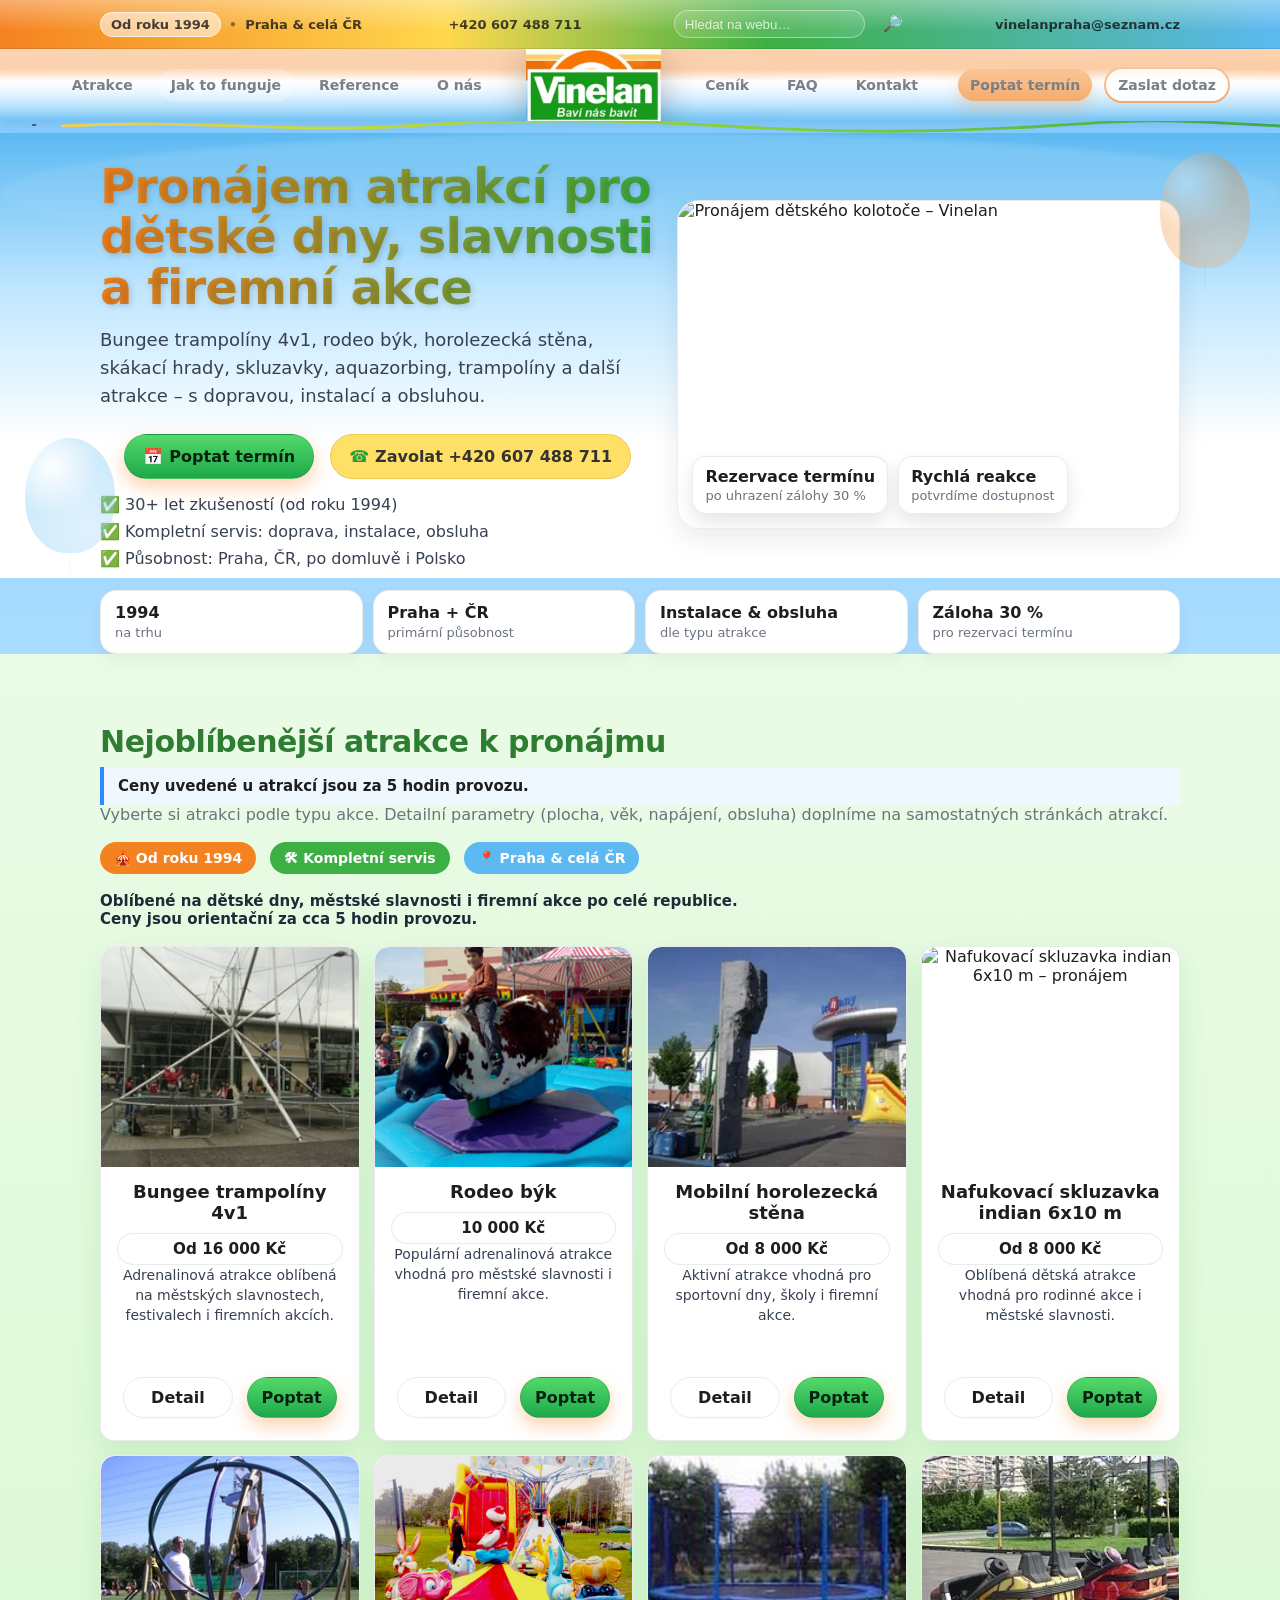
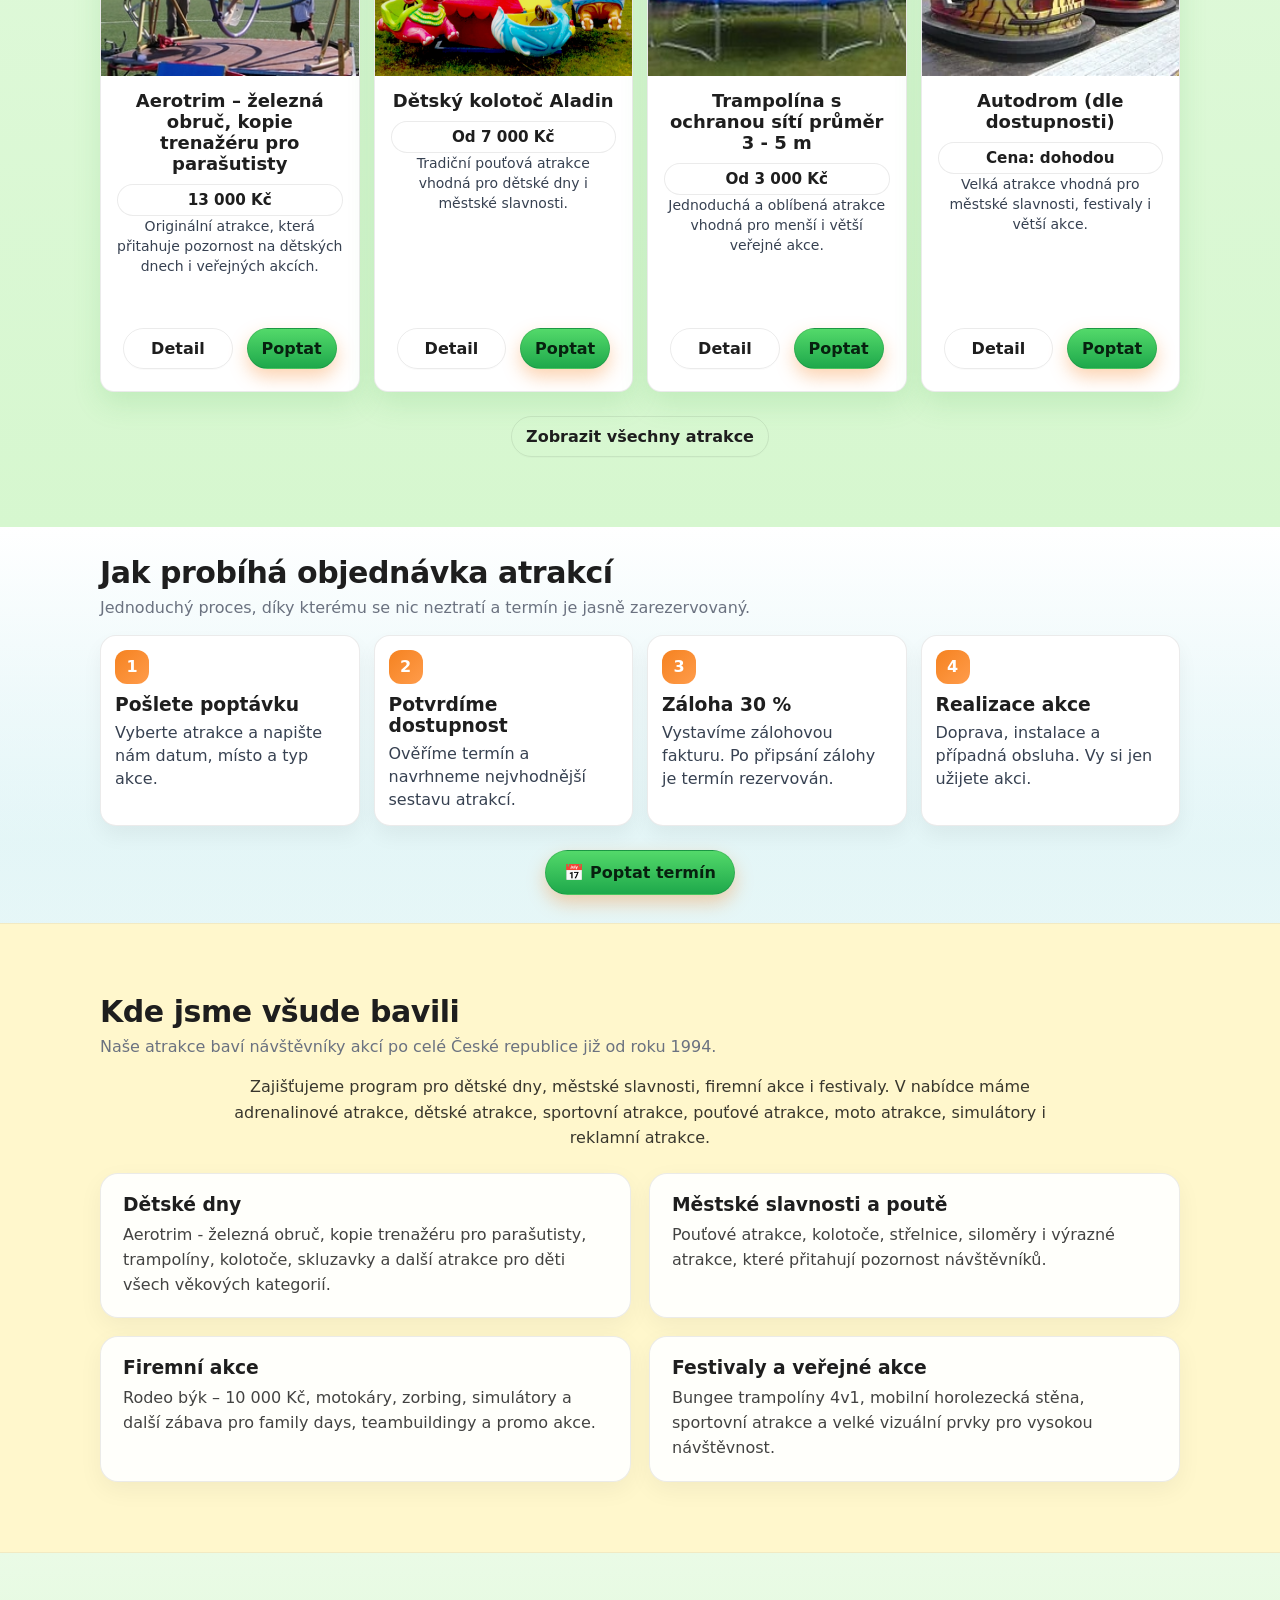
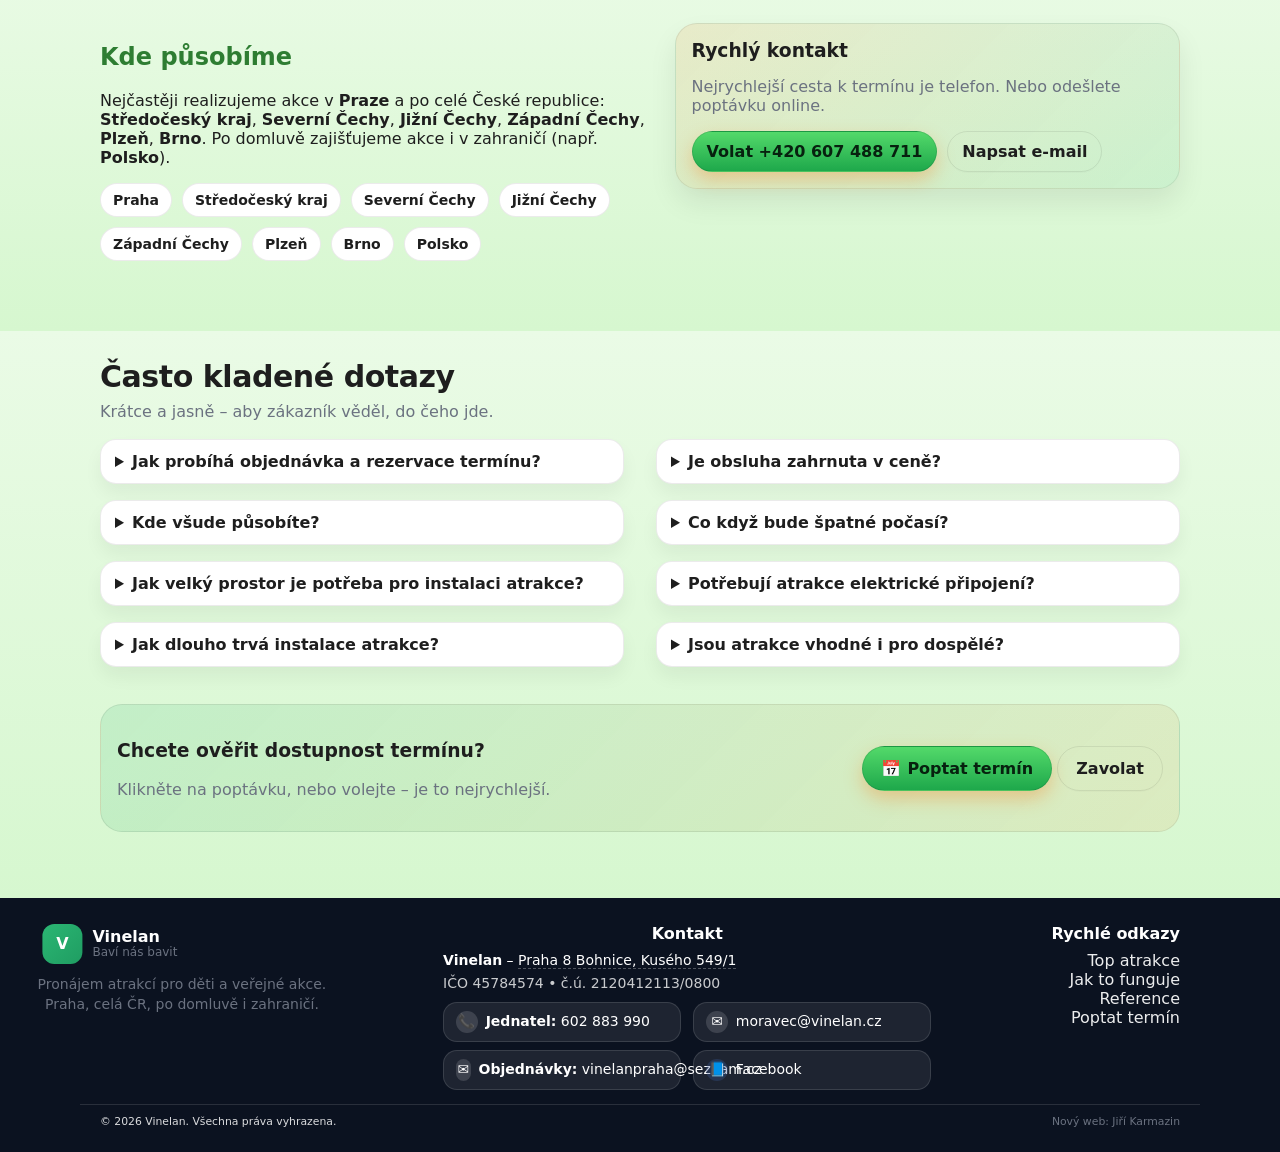
==== commit 60b53777: "1. manuální upload s promazanou galerií atrakcí." ====
--- a/index.html
+++ b/index.html
@@ -73,9 +73,9 @@
 
   
 <div class="topbar__search">
-<form onsubmit="siteSearch(event)">
-<input id="siteSearchInput" type="text" placeholder="Hledat…" />
-<button type="submit">🔎</button>
+<form data-site-search-form>
+<input id="siteSearchInput" data-site-search-input type="text" placeholder="Hledat na webu…" aria-label="Hledat na webu" />
+<button type="submit" aria-label="Spustit vyhledávání">🔎</button>
 </form>
 </div>
 
@@ -564,5 +564,7 @@
   </div>
 
   <script src="assets/js/main.js" defer></script>
+  <script src="assets/js/search-index.js"></script>
+  <script src="assets/js/search.js"></script>
 </body>
 </html>
--- a/assets/css/styles.css
+++ b/assets/css/styles.css
@@ -1950,3 +1950,174 @@
 cursor:pointer;
 color:white;
 }
+
+.topbar__search{display:flex;align-items:center}
+.topbar__search form{display:flex;align-items:center;gap:6px}
+.topbar__search input{
+min-width:180px;
+background:rgba(255,255,255,.12);
+color:#fff;
+}
+.topbar__search input::placeholder{color:rgba(255,255,255,.78)}
+.topbar__search button{font-size:16px;line-height:1}
+.search-page{padding:36px 0 60px}
+.search-head{margin-bottom:22px}
+.search-head h1{margin:0 0 8px;font-size:clamp(28px,4vw,42px)}
+.search-head p{margin:0}
+.search-form-large{display:flex;gap:10px;flex-wrap:wrap;margin-top:18px}
+.search-form-large input{
+flex:1 1 320px;
+padding:14px 16px;
+border-radius:16px;
+border:1px solid rgba(0,0,0,.14);
+font:inherit;
+}
+.search-results{display:grid;gap:14px}
+.search-result{
+background:#fff;
+border:1px solid rgba(15,23,42,.08);
+border-radius:22px;
+padding:18px 18px 16px;
+box-shadow:0 12px 28px rgba(15,23,42,.06);
+}
+.search-result__type{
+display:inline-flex;
+padding:6px 10px;
+border-radius:999px;
+background:#eef2ff;
+font-size:12px;
+font-weight:800;
+text-transform:uppercase;
+letter-spacing:.04em;
+margin-bottom:10px;
+}
+.search-result__title{margin:0 0 8px;font-size:24px}
+.search-result__title a{text-decoration:none}
+.search-result__snippet{margin:0 0 12px;color:#334155;line-height:1.6}
+.search-result__link{font-weight:700}
+.search-empty{
+background:#fff;
+border:1px dashed rgba(15,23,42,.16);
+border-radius:20px;
+padding:22px;
+color:#334155;
+}
+mark{
+padding:.08em .18em;
+border-radius:.25em;
+background:#fff3a3;
+}
+.search-match{
+outline:3px solid rgba(245,158,11,.9);
+outline-offset:4px;
+border-radius:24px;
+box-shadow:0 0 0 8px rgba(245,158,11,.15);
+}
+@media (max-width: 720px){
+  .topbar__search input{min-width:0;width:100%}
+  .search-form-large{flex-direction:column}
+}
+
+/* Footer v2 – more compact and cleaner */
+.footer{
+  padding: 22px 0 12px;
+}
+
+.footer__inner{
+  grid-template-columns: 1.05fr 1.15fr .8fr;
+  gap: 12px 20px;
+}
+
+.footer__col--brand .muted{
+  margin: 10px 0 0;
+  font-size: 14px;
+  line-height: 1.45;
+  max-width: 320px;
+}
+
+.footer h4{
+  margin: 0 0 8px;
+  font-size: 16px;
+}
+
+.footer-contact-pro{
+  text-align: left;
+}
+
+.footer-address-line,
+.footer-meta-line{
+  font-size: 14px;
+  line-height: 1.4;
+}
+
+.footer-meta-line{
+  margin-top: 4px;
+  color: rgba(255,255,255,.78);
+}
+
+.footer-contact-actions{
+  display: grid;
+  grid-template-columns: repeat(2, minmax(0, 1fr));
+  gap: 8px;
+  margin-top: 10px;
+}
+
+.footer-pill{
+  min-height: 40px;
+  padding: 8px 10px;
+  white-space: normal;
+  line-height: 1.25;
+  border-radius: 14px;
+}
+
+.footer-pill span:last-child{
+  min-width: 0;
+}
+
+.footer__list{
+  gap: 6px;
+}
+
+.footer__col--links .footer__list li{
+  margin-bottom: 0;
+}
+
+.footer__bottom{
+  margin-top: 14px;
+  padding-top: 10px;
+  font-size: 13px;
+}
+
+@media (max-width: 980px){
+  .footer{
+    padding: 20px 0 10px;
+  }
+
+  .footer__inner{
+    grid-template-columns: 1fr;
+    gap: 14px;
+  }
+
+  .footer__col--brand .muted{
+    max-width: none;
+  }
+
+  .footer-contact-actions{
+    grid-template-columns: 1fr;
+  }
+}
+
+
+/* Footer refinement v264 */
+.footer{padding:26px 0 14px}
+.footer__inner{grid-template-columns:minmax(220px,1fr) minmax(360px,1.55fr) minmax(160px,.7fr);gap:28px;align-items:start}
+.footer h4{margin:0 0 8px}
+.footer__list{gap:6px}
+.footer__bottom{margin-top:14px;padding-top:10px;font-size:13px}
+.footer-contact-pro{max-width:none}
+.footer-address-line,.footer-meta-line{margin:0 0 8px}
+.footer-contact-actions{justify-content:flex-start;gap:8px 12px;margin-top:8px}
+.footer-pill{width:auto;max-width:100%;padding:7px 12px;font-size:14px;line-height:1.1;white-space:nowrap}
+.footer-pill span:last-child{display:inline-block}
+.footer__col--brand .muted{max-width:36ch}
+@media (max-width: 980px){.footer__inner{grid-template-columns:1fr;gap:18px}}
--- a/assets/css/styles.css
+++ b/assets/css/styles.css
@@ -1950,3 +1950,174 @@
 cursor:pointer;
 color:white;
 }
+
+.topbar__search{display:flex;align-items:center}
+.topbar__search form{display:flex;align-items:center;gap:6px}
+.topbar__search input{
+min-width:180px;
+background:rgba(255,255,255,.12);
+color:#fff;
+}
+.topbar__search input::placeholder{color:rgba(255,255,255,.78)}
+.topbar__search button{font-size:16px;line-height:1}
+.search-page{padding:36px 0 60px}
+.search-head{margin-bottom:22px}
+.search-head h1{margin:0 0 8px;font-size:clamp(28px,4vw,42px)}
+.search-head p{margin:0}
+.search-form-large{display:flex;gap:10px;flex-wrap:wrap;margin-top:18px}
+.search-form-large input{
+flex:1 1 320px;
+padding:14px 16px;
+border-radius:16px;
+border:1px solid rgba(0,0,0,.14);
+font:inherit;
+}
+.search-results{display:grid;gap:14px}
+.search-result{
+background:#fff;
+border:1px solid rgba(15,23,42,.08);
+border-radius:22px;
+padding:18px 18px 16px;
+box-shadow:0 12px 28px rgba(15,23,42,.06);
+}
+.search-result__type{
+display:inline-flex;
+padding:6px 10px;
+border-radius:999px;
+background:#eef2ff;
+font-size:12px;
+font-weight:800;
+text-transform:uppercase;
+letter-spacing:.04em;
+margin-bottom:10px;
+}
+.search-result__title{margin:0 0 8px;font-size:24px}
+.search-result__title a{text-decoration:none}
+.search-result__snippet{margin:0 0 12px;color:#334155;line-height:1.6}
+.search-result__link{font-weight:700}
+.search-empty{
+background:#fff;
+border:1px dashed rgba(15,23,42,.16);
+border-radius:20px;
+padding:22px;
+color:#334155;
+}
+mark{
+padding:.08em .18em;
+border-radius:.25em;
+background:#fff3a3;
+}
+.search-match{
+outline:3px solid rgba(245,158,11,.9);
+outline-offset:4px;
+border-radius:24px;
+box-shadow:0 0 0 8px rgba(245,158,11,.15);
+}
+@media (max-width: 720px){
+  .topbar__search input{min-width:0;width:100%}
+  .search-form-large{flex-direction:column}
+}
+
+/* Footer v2 – more compact and cleaner */
+.footer{
+  padding: 22px 0 12px;
+}
+
+.footer__inner{
+  grid-template-columns: 1.05fr 1.15fr .8fr;
+  gap: 12px 20px;
+}
+
+.footer__col--brand .muted{
+  margin: 10px 0 0;
+  font-size: 14px;
+  line-height: 1.45;
+  max-width: 320px;
+}
+
+.footer h4{
+  margin: 0 0 8px;
+  font-size: 16px;
+}
+
+.footer-contact-pro{
+  text-align: left;
+}
+
+.footer-address-line,
+.footer-meta-line{
+  font-size: 14px;
+  line-height: 1.4;
+}
+
+.footer-meta-line{
+  margin-top: 4px;
+  color: rgba(255,255,255,.78);
+}
+
+.footer-contact-actions{
+  display: grid;
+  grid-template-columns: repeat(2, minmax(0, 1fr));
+  gap: 8px;
+  margin-top: 10px;
+}
+
+.footer-pill{
+  min-height: 40px;
+  padding: 8px 10px;
+  white-space: normal;
+  line-height: 1.25;
+  border-radius: 14px;
+}
+
+.footer-pill span:last-child{
+  min-width: 0;
+}
+
+.footer__list{
+  gap: 6px;
+}
+
+.footer__col--links .footer__list li{
+  margin-bottom: 0;
+}
+
+.footer__bottom{
+  margin-top: 14px;
+  padding-top: 10px;
+  font-size: 13px;
+}
+
+@media (max-width: 980px){
+  .footer{
+    padding: 20px 0 10px;
+  }
+
+  .footer__inner{
+    grid-template-columns: 1fr;
+    gap: 14px;
+  }
+
+  .footer__col--brand .muted{
+    max-width: none;
+  }
+
+  .footer-contact-actions{
+    grid-template-columns: 1fr;
+  }
+}
+
+
+/* Footer refinement v264 */
+.footer{padding:26px 0 14px}
+.footer__inner{grid-template-columns:minmax(220px,1fr) minmax(360px,1.55fr) minmax(160px,.7fr);gap:28px;align-items:start}
+.footer h4{margin:0 0 8px}
+.footer__list{gap:6px}
+.footer__bottom{margin-top:14px;padding-top:10px;font-size:13px}
+.footer-contact-pro{max-width:none}
+.footer-address-line,.footer-meta-line{margin:0 0 8px}
+.footer-contact-actions{justify-content:flex-start;gap:8px 12px;margin-top:8px}
+.footer-pill{width:auto;max-width:100%;padding:7px 12px;font-size:14px;line-height:1.1;white-space:nowrap}
+.footer-pill span:last-child{display:inline-block}
+.footer__col--brand .muted{max-width:36ch}
+@media (max-width: 980px){.footer__inner{grid-template-columns:1fr;gap:18px}}
